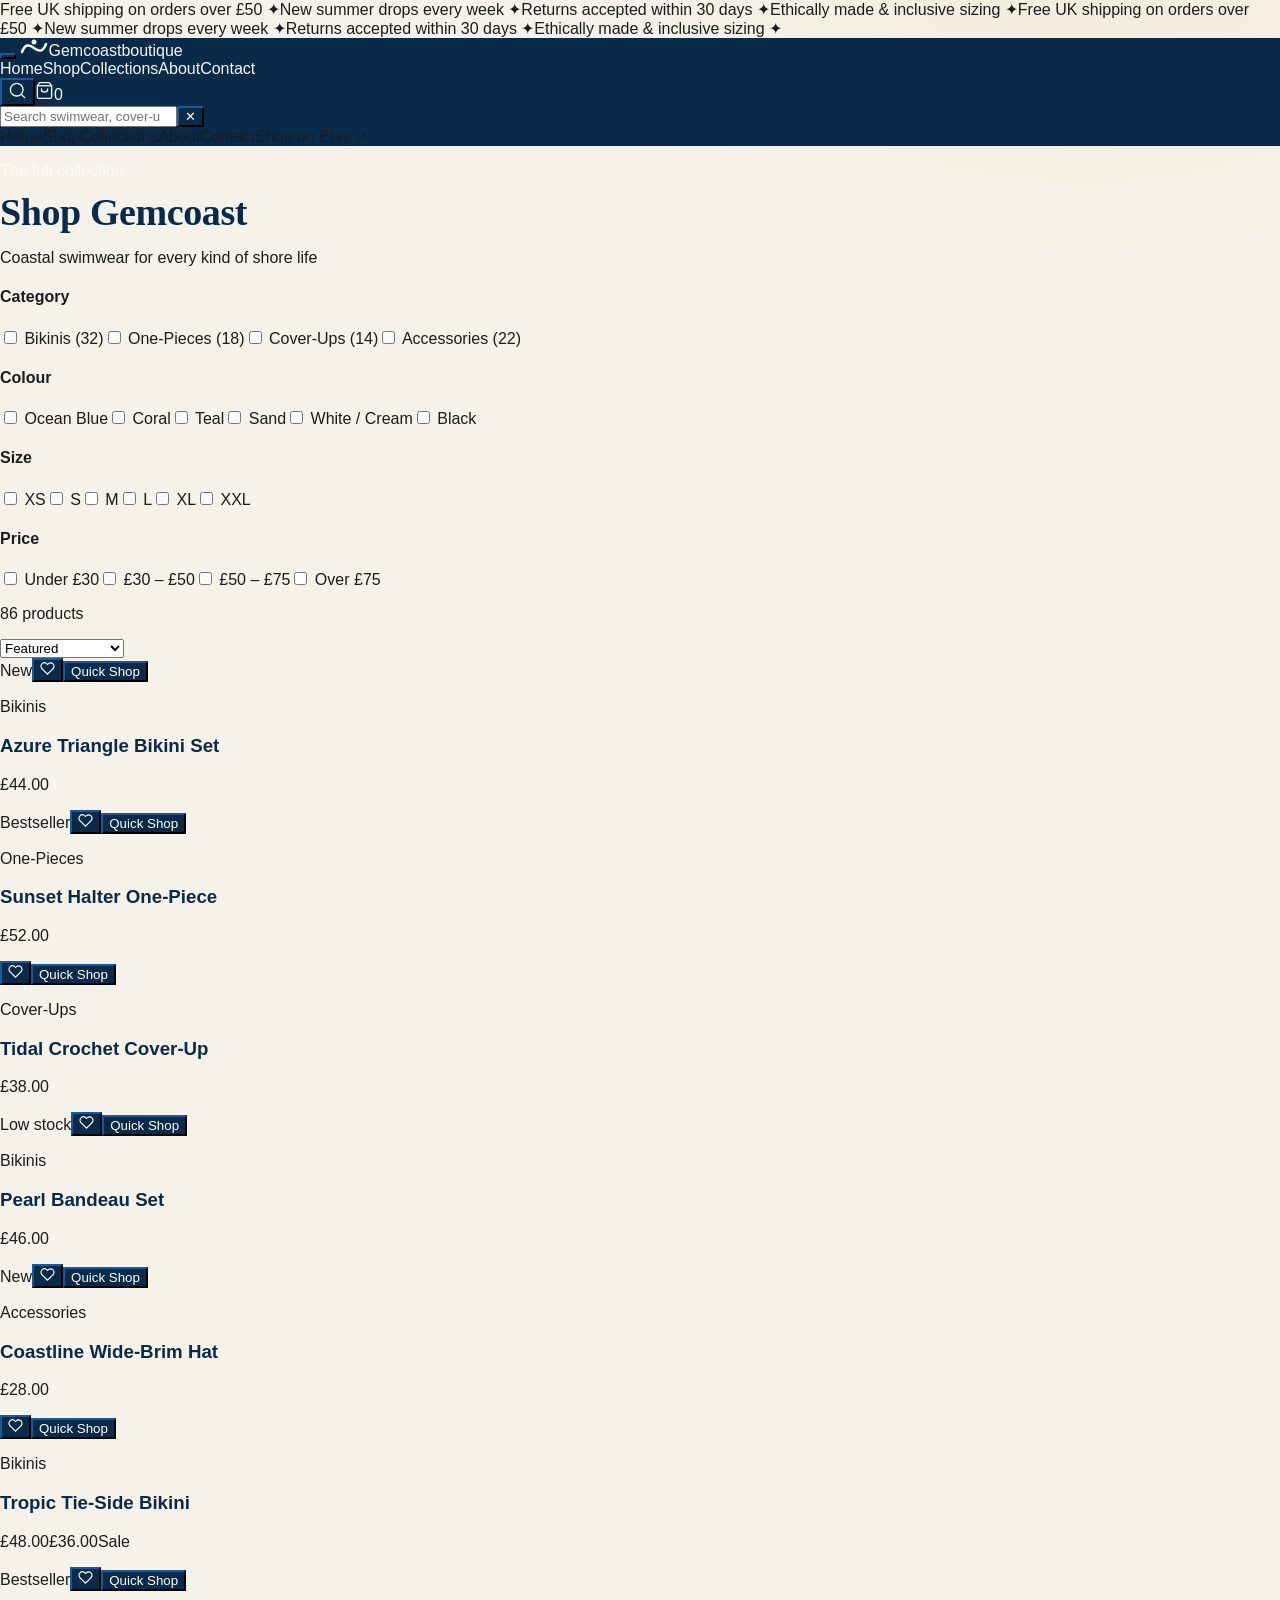
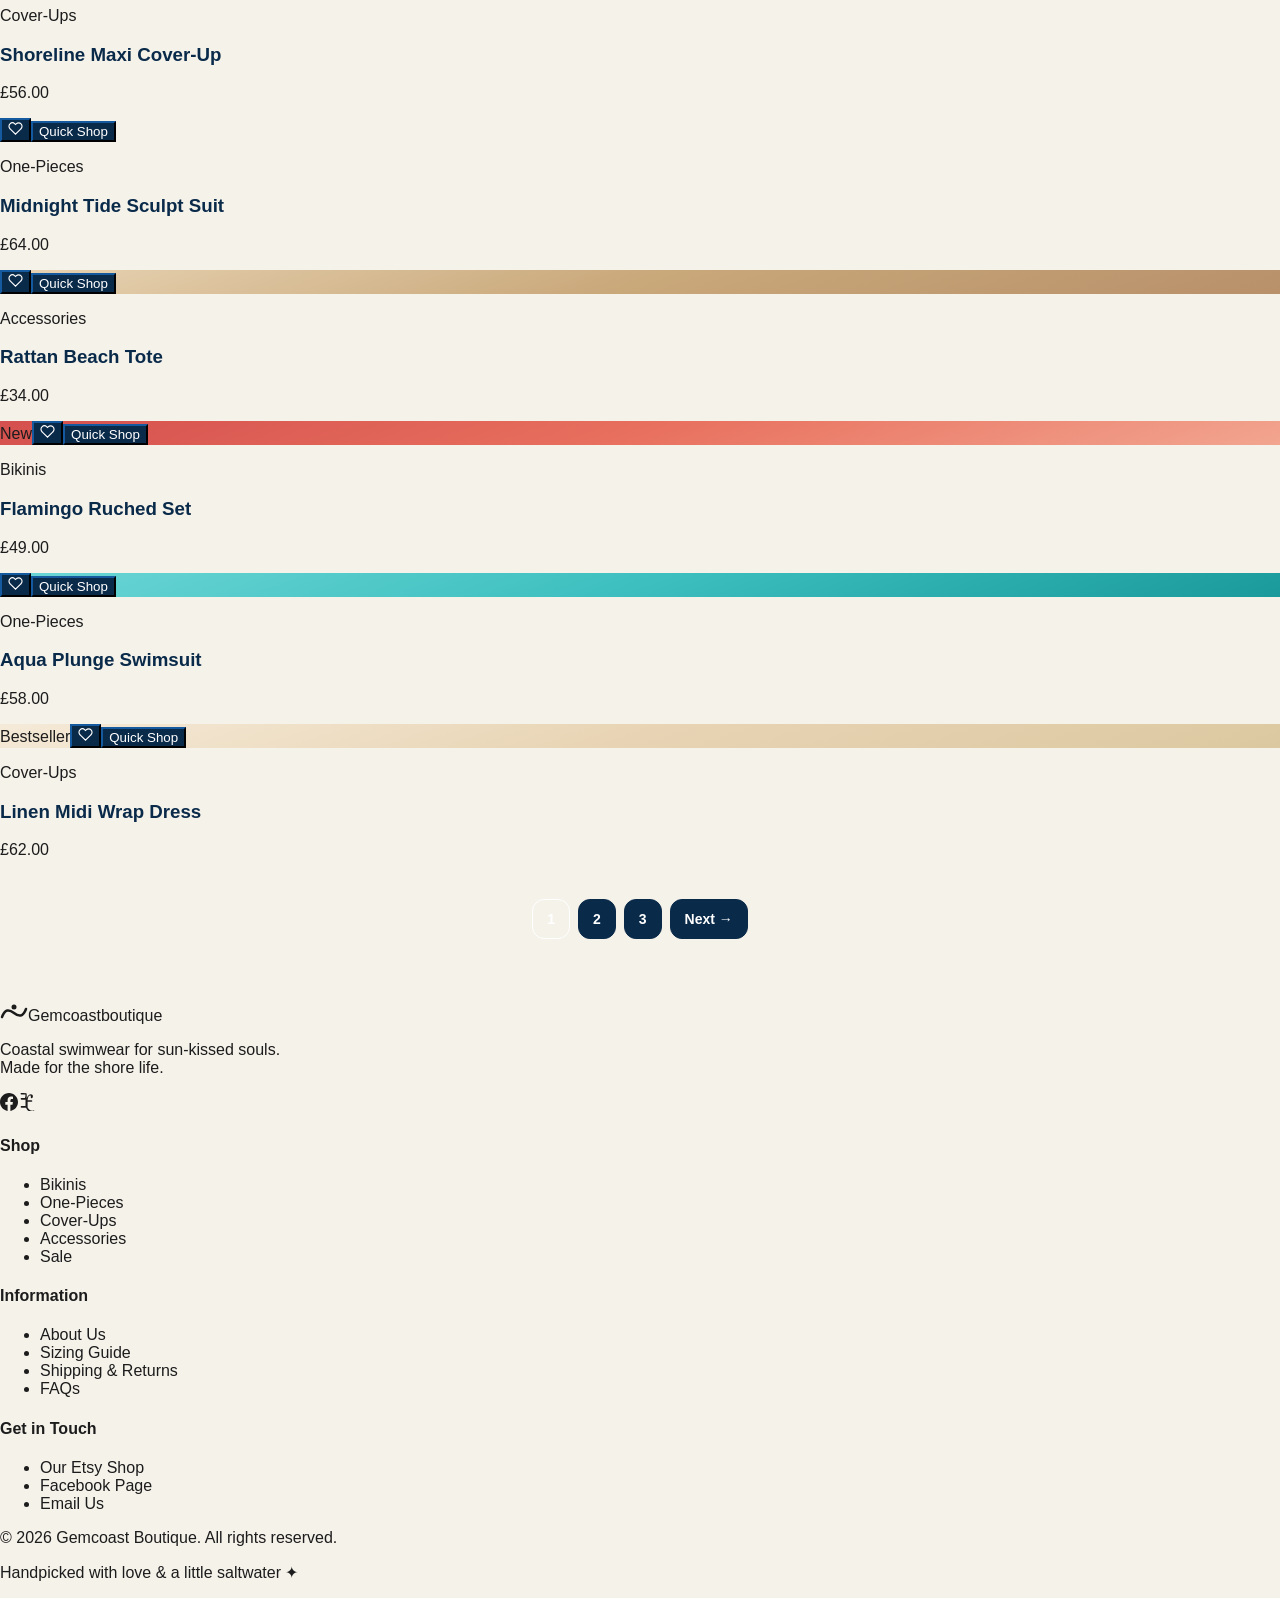
==== shop.html @ 7d7712b5 "Complete redesign: Gemcoast Boutique coastal swimwear website Replaces the tarmac contractor site wi" ====
<!DOCTYPE html>
<html lang="en">
<head>
  <meta charset="UTF-8" />
  <meta name="viewport" content="width=device-width, initial-scale=1.0" />
  <title>Shop — Gemcoast Boutique | Coastal Swimwear</title>
  <meta name="description" content="Browse our full collection of coastal swimwear — bikinis, one-pieces, cover-ups and accessories. Shop Gemcoast Boutique." />
  <link rel="preconnect" href="https://fonts.googleapis.com" />
  <link rel="preconnect" href="https://fonts.gstatic.com" crossorigin />
  <link href="https://fonts.googleapis.com/css2?family=Cormorant+Garamond:ital,wght@0,300;0,400;0,500;0,600;1,300;1,400&family=DM+Sans:opsz,wght@9..40,300;9..40,400;9..40,500;9..40,600&display=swap" rel="stylesheet" />
  <link rel="stylesheet" href="style.css" />
</head>
<body>
  <div class="announce-bar" role="marquee" aria-live="off"><div class="announce-track"><span>Free UK shipping on orders over £50 ✦</span><span>New summer drops every week ✦</span><span>Returns accepted within 30 days ✦</span><span>Ethically made &amp; inclusive sizing ✦</span><span>Free UK shipping on orders over £50 ✦</span><span>New summer drops every week ✦</span><span>Returns accepted within 30 days ✦</span><span>Ethically made &amp; inclusive sizing ✦</span></div></div>
  <header class="site-header" id="site-header">
    <div class="header-wrap container">
      <button class="hamburger" id="hamburger" aria-label="Toggle navigation" aria-expanded="false"><span></span><span></span><span></span></button>
      <a href="index.html" class="wordmark"><svg class="wordmark-wave" width="28" height="18" viewBox="0 0 28 18" fill="none"><path d="M2 14 C5 6, 9 6, 14 10 C19 14, 23 14, 26 6" stroke="currentColor" stroke-width="2.5" stroke-linecap="round" fill="none"/><circle cx="14" cy="4" r="2.5" fill="currentColor"/></svg><span class="wordmark-text">Gemcoast</span><span class="wordmark-sub">boutique</span></a>
      <nav class="main-nav" id="main-nav"><a href="index.html" class="nav-link">Home</a><a href="shop.html" class="nav-link is-active">Shop</a><a href="index.html#collections" class="nav-link">Collections</a><a href="index.html#about" class="nav-link">About</a><a href="index.html#contact" class="nav-link">Contact</a></nav>
      <div class="header-icons"><button class="icon-btn" id="search-toggle" aria-label="Search"><svg width="19" height="19" fill="none" viewBox="0 0 24 24"><circle cx="11" cy="11" r="8" stroke="currentColor" stroke-width="1.7"/><path d="M21 21l-4.35-4.35" stroke="currentColor" stroke-width="1.7" stroke-linecap="round"/></svg></button><a href="shop.html" class="icon-btn cart-icon" aria-label="Shopping bag"><svg width="19" height="19" fill="none" viewBox="0 0 24 24"><path d="M6 2L3 6v14a2 2 0 002 2h14a2 2 0 002-2V6l-3-4z" stroke="currentColor" stroke-width="1.7" stroke-linecap="round" stroke-linejoin="round"/><line x1="3" y1="6" x2="21" y2="6" stroke="currentColor" stroke-width="1.7"/><path d="M16 10a4 4 0 01-8 0" stroke="currentColor" stroke-width="1.7" stroke-linecap="round" stroke-linejoin="round"/></svg><span class="cart-bubble">0</span></a></div>
    </div>
    <div class="search-bar" id="search-bar" aria-hidden="true"><div class="container"><input type="search" placeholder="Search swimwear, cover-ups, accessories…" aria-label="Search products" /><button class="search-close" id="search-close" aria-label="Close search">✕</button></div></div>
    <nav class="mobile-nav" id="mobile-nav" aria-label="Mobile navigation" aria-hidden="true"><a href="index.html">Home</a><a href="shop.html">Shop</a><a href="index.html#collections">Collections</a><a href="index.html#about">About</a><a href="index.html#contact">Contact</a><a href="https://www.etsy.com/shop/gemcoastboutique" target="_blank" rel="noopener" class="mobile-etsy">Shop on Etsy ↗</a></nav>
  </header>

  <section class="shop-hero" aria-labelledby="shop-title">
    <div class="container"><p class="eyebrow" style="color:rgba(255,255,255,0.7);margin-bottom:0.5rem">The full collection</p><h1 id="shop-title">Shop Gemcoast</h1><p>Coastal swimwear for every kind of shore life</p></div>
  </section>

  <div class="container shop-layout">
    <aside class="shop-filters" aria-label="Product filters">
      <div class="filter-group"><h4>Category</h4><label class="filter-option"><input type="checkbox" name="cat" value="bikinis" /> Bikinis (32)</label><label class="filter-option"><input type="checkbox" name="cat" value="onepieces" /> One-Pieces (18)</label><label class="filter-option"><input type="checkbox" name="cat" value="coverups" /> Cover-Ups (14)</label><label class="filter-option"><input type="checkbox" name="cat" value="accessories" /> Accessories (22)</label></div>
      <div class="filter-group"><h4>Colour</h4><label class="filter-option"><input type="checkbox" name="colour" value="ocean" /> Ocean Blue</label><label class="filter-option"><input type="checkbox" name="colour" value="coral" /> Coral</label><label class="filter-option"><input type="checkbox" name="colour" value="teal" /> Teal</label><label class="filter-option"><input type="checkbox" name="colour" value="sand" /> Sand</label><label class="filter-option"><input type="checkbox" name="colour" value="white" /> White / Cream</label><label class="filter-option"><input type="checkbox" name="colour" value="black" /> Black</label></div>
      <div class="filter-group"><h4>Size</h4><label class="filter-option"><input type="checkbox" name="size" value="xs" /> XS</label><label class="filter-option"><input type="checkbox" name="size" value="s" /> S</label><label class="filter-option"><input type="checkbox" name="size" value="m" /> M</label><label class="filter-option"><input type="checkbox" name="size" value="l" /> L</label><label class="filter-option"><input type="checkbox" name="size" value="xl" /> XL</label><label class="filter-option"><input type="checkbox" name="size" value="xxl" /> XXL</label></div>
      <div class="filter-group"><h4>Price</h4><label class="filter-option"><input type="checkbox" name="price" value="under30" /> Under £30</label><label class="filter-option"><input type="checkbox" name="price" value="30to50" /> £30 – £50</label><label class="filter-option"><input type="checkbox" name="price" value="50to75" /> £50 – £75</label><label class="filter-option"><input type="checkbox" name="price" value="over75" /> Over £75</label></div>
    </aside>
    <main aria-label="Product listings">
      <div class="shop-grid-header"><p class="shop-count">86 products</p><select class="shop-sort" aria-label="Sort products"><option>Featured</option><option>Newest first</option><option>Price: low to high</option><option>Price: high to low</option><option>Best selling</option></select></div>
      <div class="shop-products-grid">
        <article class="product-card reveal-up delay-1"><div class="p-media p-img-1"><span class="p-badge badge-new">New</span><button class="p-wishlist" aria-label="Save to wishlist"><svg width="15" height="15" viewBox="0 0 24 24" fill="none"><path d="M20.84 4.61a5.5 5.5 0 00-7.78 0L12 5.67l-1.06-1.06a5.5 5.5 0 00-7.78 7.78l1.06 1.06L12 21.23l7.78-7.78 1.06-1.06a5.5 5.5 0 000-7.78z" stroke="currentColor" stroke-width="1.8"/></svg></button><button class="p-quick">Quick Shop</button></div><div class="p-meta"><p class="p-cat">Bikinis</p><h3 class="p-name">Azure Triangle Bikini Set</h3><p class="p-price"><span class="price">£44.00</span></p></div></article>
        <article class="product-card reveal-up delay-2"><div class="p-media p-img-2"><span class="p-badge badge-best">Bestseller</span><button class="p-wishlist" aria-label="Save to wishlist"><svg width="15" height="15" viewBox="0 0 24 24" fill="none"><path d="M20.84 4.61a5.5 5.5 0 00-7.78 0L12 5.67l-1.06-1.06a5.5 5.5 0 00-7.78 7.78l1.06 1.06L12 21.23l7.78-7.78 1.06-1.06a5.5 5.5 0 000-7.78z" stroke="currentColor" stroke-width="1.8"/></svg></button><button class="p-quick">Quick Shop</button></div><div class="p-meta"><p class="p-cat">One-Pieces</p><h3 class="p-name">Sunset Halter One-Piece</h3><p class="p-price"><span class="price">£52.00</span></p></div></article>
        <article class="product-card reveal-up delay-3"><div class="p-media p-img-3"><button class="p-wishlist" aria-label="Save to wishlist"><svg width="15" height="15" viewBox="0 0 24 24" fill="none"><path d="M20.84 4.61a5.5 5.5 0 00-7.78 0L12 5.67l-1.06-1.06a5.5 5.5 0 00-7.78 7.78l1.06 1.06L12 21.23l7.78-7.78 1.06-1.06a5.5 5.5 0 000-7.78z" stroke="currentColor" stroke-width="1.8"/></svg></button><button class="p-quick">Quick Shop</button></div><div class="p-meta"><p class="p-cat">Cover-Ups</p><h3 class="p-name">Tidal Crochet Cover-Up</h3><p class="p-price"><span class="price">£38.00</span></p></div></article>
        <article class="product-card reveal-up delay-1"><div class="p-media p-img-4"><span class="p-badge badge-low">Low stock</span><button class="p-wishlist" aria-label="Save to wishlist"><svg width="15" height="15" viewBox="0 0 24 24" fill="none"><path d="M20.84 4.61a5.5 5.5 0 00-7.78 0L12 5.67l-1.06-1.06a5.5 5.5 0 00-7.78 7.78l1.06 1.06L12 21.23l7.78-7.78 1.06-1.06a5.5 5.5 0 000-7.78z" stroke="currentColor" stroke-width="1.8"/></svg></button><button class="p-quick">Quick Shop</button></div><div class="p-meta"><p class="p-cat">Bikinis</p><h3 class="p-name">Pearl Bandeau Set</h3><p class="p-price"><span class="price">£46.00</span></p></div></article>
        <article class="product-card reveal-up delay-2"><div class="p-media p-img-5"><span class="p-badge badge-new">New</span><button class="p-wishlist" aria-label="Save to wishlist"><svg width="15" height="15" viewBox="0 0 24 24" fill="none"><path d="M20.84 4.61a5.5 5.5 0 00-7.78 0L12 5.67l-1.06-1.06a5.5 5.5 0 00-7.78 7.78l1.06 1.06L12 21.23l7.78-7.78 1.06-1.06a5.5 5.5 0 000-7.78z" stroke="currentColor" stroke-width="1.8"/></svg></button><button class="p-quick">Quick Shop</button></div><div class="p-meta"><p class="p-cat">Accessories</p><h3 class="p-name">Coastline Wide-Brim Hat</h3><p class="p-price"><span class="price">£28.00</span></p></div></article>
        <article class="product-card reveal-up delay-3"><div class="p-media p-img-6"><button class="p-wishlist" aria-label="Save to wishlist"><svg width="15" height="15" viewBox="0 0 24 24" fill="none"><path d="M20.84 4.61a5.5 5.5 0 00-7.78 0L12 5.67l-1.06-1.06a5.5 5.5 0 00-7.78 7.78l1.06 1.06L12 21.23l7.78-7.78 1.06-1.06a5.5 5.5 0 000-7.78z" stroke="currentColor" stroke-width="1.8"/></svg></button><button class="p-quick">Quick Shop</button></div><div class="p-meta"><p class="p-cat">Bikinis</p><h3 class="p-name">Tropic Tie-Side Bikini</h3><p class="p-price"><span class="price-was">£48.00</span><span class="price price-sale">£36.00</span><span class="sale-tag">Sale</span></p></div></article>
        <article class="product-card reveal-up delay-1"><div class="p-media p-img-7"><span class="p-badge badge-best">Bestseller</span><button class="p-wishlist" aria-label="Save to wishlist"><svg width="15" height="15" viewBox="0 0 24 24" fill="none"><path d="M20.84 4.61a5.5 5.5 0 00-7.78 0L12 5.67l-1.06-1.06a5.5 5.5 0 00-7.78 7.78l1.06 1.06L12 21.23l7.78-7.78 1.06-1.06a5.5 5.5 0 000-7.78z" stroke="currentColor" stroke-width="1.8"/></svg></button><button class="p-quick">Quick Shop</button></div><div class="p-meta"><p class="p-cat">Cover-Ups</p><h3 class="p-name">Shoreline Maxi Cover-Up</h3><p class="p-price"><span class="price">£56.00</span></p></div></article>
        <article class="product-card reveal-up delay-2"><div class="p-media p-img-8"><button class="p-wishlist" aria-label="Save to wishlist"><svg width="15" height="15" viewBox="0 0 24 24" fill="none"><path d="M20.84 4.61a5.5 5.5 0 00-7.78 0L12 5.67l-1.06-1.06a5.5 5.5 0 00-7.78 7.78l1.06 1.06L12 21.23l7.78-7.78 1.06-1.06a5.5 5.5 0 000-7.78z" stroke="currentColor" stroke-width="1.8"/></svg></button><button class="p-quick">Quick Shop</button></div><div class="p-meta"><p class="p-cat">One-Pieces</p><h3 class="p-name">Midnight Tide Sculpt Suit</h3><p class="p-price"><span class="price">£64.00</span></p></div></article>
        <article class="product-card reveal-up delay-3"><div class="p-media" style="background:linear-gradient(160deg,#e8d4b4,#c9a87a,#b8906a)"><button class="p-wishlist" aria-label="Save to wishlist"><svg width="15" height="15" viewBox="0 0 24 24" fill="none"><path d="M20.84 4.61a5.5 5.5 0 00-7.78 0L12 5.67l-1.06-1.06a5.5 5.5 0 00-7.78 7.78l1.06 1.06L12 21.23l7.78-7.78 1.06-1.06a5.5 5.5 0 000-7.78z" stroke="currentColor" stroke-width="1.8"/></svg></button><button class="p-quick">Quick Shop</button></div><div class="p-meta"><p class="p-cat">Accessories</p><h3 class="p-name">Rattan Beach Tote</h3><p class="p-price"><span class="price">£34.00</span></p></div></article>
        <article class="product-card reveal-up delay-1"><div class="p-media" style="background:linear-gradient(160deg,#d4504e,#e8705e,#f2a590)"><span class="p-badge badge-new">New</span><button class="p-wishlist" aria-label="Save to wishlist"><svg width="15" height="15" viewBox="0 0 24 24" fill="none"><path d="M20.84 4.61a5.5 5.5 0 00-7.78 0L12 5.67l-1.06-1.06a5.5 5.5 0 00-7.78 7.78l1.06 1.06L12 21.23l7.78-7.78 1.06-1.06a5.5 5.5 0 000-7.78z" stroke="currentColor" stroke-width="1.8"/></svg></button><button class="p-quick">Quick Shop</button></div><div class="p-meta"><p class="p-cat">Bikinis</p><h3 class="p-name">Flamingo Ruched Set</h3><p class="p-price"><span class="price">£49.00</span></p></div></article>
        <article class="product-card reveal-up delay-2"><div class="p-media" style="background:linear-gradient(160deg,#6dd6d6,#3dbfbf,#1a9a9a)"><button class="p-wishlist" aria-label="Save to wishlist"><svg width="15" height="15" viewBox="0 0 24 24" fill="none"><path d="M20.84 4.61a5.5 5.5 0 00-7.78 0L12 5.67l-1.06-1.06a5.5 5.5 0 00-7.78 7.78l1.06 1.06L12 21.23l7.78-7.78 1.06-1.06a5.5 5.5 0 000-7.78z" stroke="currentColor" stroke-width="1.8"/></svg></button><button class="p-quick">Quick Shop</button></div><div class="p-meta"><p class="p-cat">One-Pieces</p><h3 class="p-name">Aqua Plunge Swimsuit</h3><p class="p-price"><span class="price">£58.00</span></p></div></article>
        <article class="product-card reveal-up delay-3"><div class="p-media" style="background:linear-gradient(160deg,#f5ead8,#e8d4b4,#dcc8a0)"><span class="p-badge badge-best">Bestseller</span><button class="p-wishlist" aria-label="Save to wishlist"><svg width="15" height="15" viewBox="0 0 24 24" fill="none"><path d="M20.84 4.61a5.5 5.5 0 00-7.78 0L12 5.67l-1.06-1.06a5.5 5.5 0 00-7.78 7.78l1.06 1.06L12 21.23l7.78-7.78 1.06-1.06a5.5 5.5 0 000-7.78z" stroke="currentColor" stroke-width="1.8"/></svg></button><button class="p-quick">Quick Shop</button></div><div class="p-meta"><p class="p-cat">Cover-Ups</p><h3 class="p-name">Linen Midi Wrap Dress</h3><p class="p-price"><span class="price">£62.00</span></p></div></article>
      </div>
      <nav aria-label="Product pages" style="margin-top:2.5rem;display:flex;justify-content:center;gap:0.5rem;"><button class="btn btn-outline btn-sm" style="background:var(--ocean);color:white;border-color:var(--ocean)">1</button><button class="btn btn-outline btn-sm">2</button><button class="btn btn-outline btn-sm">3</button><button class="btn btn-outline btn-sm">Next →</button></nav>
    </main>
  </div>

  <footer class="site-footer" role="contentinfo" style="margin-top:4rem">
    <div class="container footer-layout">
      <div class="footer-brand-col"><a href="index.html" class="wordmark wordmark-light"><svg class="wordmark-wave" width="28" height="18" viewBox="0 0 28 18" fill="none"><path d="M2 14 C5 6, 9 6, 14 10 C19 14, 23 14, 26 6" stroke="currentColor" stroke-width="2.5" stroke-linecap="round" fill="none"/><circle cx="14" cy="4" r="2.5" fill="currentColor"/></svg><span class="wordmark-text">Gemcoast</span><span class="wordmark-sub">boutique</span></a><p class="footer-tag">Coastal swimwear for sun-kissed souls.<br>Made for the shore life.</p><div class="footer-socials"><a href="https://www.facebook.com/share/1HpPGUapNn/" target="_blank" rel="noopener" class="footer-soc"><svg width="18" height="18" fill="currentColor" viewBox="0 0 24 24"><path d="M24 12.073c0-6.627-5.373-12-12-12s-12 5.373-12 12c0 5.99 4.388 10.954 10.125 11.854v-8.385H7.078v-3.47h3.047V9.43c0-3.007 1.792-4.669 4.533-4.669 1.312 0 2.686.235 2.686.235v2.953H15.83c-1.491 0-1.956.925-1.956 1.874v2.25h3.328l-.532 3.47h-2.796v8.385C19.612 23.027 24 18.062 24 12.073z"/></svg></a><a href="https://www.etsy.com/shop/gemcoastboutique" target="_blank" rel="noopener" class="footer-soc"><svg width="18" height="18" viewBox="0 0 24 24" fill="currentColor"><path d="M9.194 4.013c.05-.913.1-1.826.1-2.75C9.294.588 9.581 0 10.256 0c.3 0 .562.113.787.338.537.538.575 1.563.575 2.125v4.963h.025c.3-1.238 1.975-5.888 5.487-5.888.788 0 1.5.238 1.963.7.638.638.762 1.538.762 2.226 0 1.25-.462 2.563-1.475 2.563-.338 0-.662-.113-.9-.35-.325-.325-.463-.875-.463-1.463 0-.2.013-.4.025-.6.012-.15.025-.3.025-.45 0-.275-.088-.512-.275-.7-.188-.187-.438-.287-.713-.287-.862 0-1.537.537-2.037 1.475-.563 1.062-.988 2.75-1.25 4.587-.013.088-.025.175-.025.263h5.012c.8 0 1.338.35 1.338 1.1 0 .7-.463 1.025-1.213 1.025H12.9c-.037.3-.075.6-.075.912v6.9c.55 1.263 1.588 2.425 2.825 3.163.913.538 2.063.9 3.3.9.65 0 1.313-.1 1.925-.3.087-.025.162-.05.237-.05.4 0 .65.3.65.7 0 .45-.262.75-.725.9-.787.25-1.725.412-2.637.412-1.913 0-3.788-.65-5.263-1.962-1.075-.963-1.9-2.213-2.4-3.588H4.744c-.85 0-1.2-.313-1.2-1.05 0-.688.425-1.075 1.162-1.075h5.313V9.8c0-.312.025-.625.063-.925H4.644c-.85 0-1.2-.312-1.2-1.05 0-.687.425-1.062 1.162-1.062h4.588c.5-1.25.8-2.5.8-3.55c0-.4-.05-.775-.137-1.2H4.644c-.85 0-1.2-.313-1.2-1.05 0-.688.425-1.075 1.162-1.075h4.538c.025.375.05.75.05 1.125z"/></svg></a></div></div>
      <nav class="footer-col" aria-labelledby="f-shop2"><h4 id="f-shop2">Shop</h4><ul><li><a href="shop.html?cat=bikinis">Bikinis</a></li><li><a href="shop.html?cat=onepieces">One-Pieces</a></li><li><a href="shop.html?cat=coverups">Cover-Ups</a></li><li><a href="shop.html?cat=accessories">Accessories</a></li><li><a href="shop.html?cat=sale">Sale</a></li></ul></nav>
      <nav class="footer-col" aria-labelledby="f-info2"><h4 id="f-info2">Information</h4><ul><li><a href="index.html#about">About Us</a></li><li><a href="#">Sizing Guide</a></li><li><a href="#">Shipping &amp; Returns</a></li><li><a href="#">FAQs</a></li></ul></nav>
      <nav class="footer-col" aria-labelledby="f-contact2"><h4 id="f-contact2">Get in Touch</h4><ul><li><a href="https://www.etsy.com/shop/gemcoastboutique" target="_blank" rel="noopener">Our Etsy Shop</a></li><li><a href="https://www.facebook.com/share/1HpPGUapNn/" target="_blank" rel="noopener">Facebook Page</a></li><li><a href="mailto:hello@gemcoastboutique.com">Email Us</a></li></ul></nav>
    </div>
    <div class="footer-bar"><div class="container footer-bar-inner"><p>&copy; 2026 Gemcoast Boutique. All rights reserved.</p><p>Handpicked with love &amp; a little saltwater ✦</p></div></div>
  </footer>
  <button class="back-top" id="back-top" aria-label="Scroll back to top" hidden><svg width="18" height="18" fill="none" viewBox="0 0 24 24"><path d="M18 15l-6-6-6 6" stroke="currentColor" stroke-width="2.2" stroke-linecap="round" stroke-linejoin="round"/></svg></button>
  <script src="script.js"></script>
</body>
</html>
---- style.css ----
/* ---- Print-style, business-card vibe (off-white + clean serif/sans mix) ---- */

/* If you want it even closer to “card” type, keep Georgia.
   If you want slightly more modern, swap Georgia -> "Times New Roman". */
:root{
  --bg: #f5f2ea;          /* off white */
  --paper: #ffffff;       /* pure white panels */
  --ink: #1c1c1c;         /* near-black text */
  --muted: #5d5d5d;       /* secondary */
  --line: rgba(0,0,0,.10);
  --accent: #9c7b2f;      /* classy gold */
  --accent2:#d9bd72;      /* lighter gold */
  --shadow: 0 18px 40px rgba(0,0,0,.10);
  --radius: 16px;
}

*{ box-sizing: border-box; }
html{ scroll-behavior:smooth; }

body{
  margin:0;
  background: radial-gradient(900px 500px at 30% -10%, rgba(176,138,46,.12), transparent 60%),
              radial-gradient(900px 500px at 85% 0%, rgba(225,194,106,.10), transparent 60%),
              var(--bg);
  color: var(--ink);
  font-family: Arial, Helvetica, sans-serif;
  -webkit-font-smoothing: antialiased;
  -moz-osx-font-smoothing: grayscale;
}

a{ color: inherit; text-decoration: none; }
a:hover{ text-decoration: underline; }

.wrap{
  max-width: 1100px;
  margin: 0 auto;
  padding: 26px 16px 70px;
}

/* Top sticky bar */
.top{
  display:flex;
  align-items:center;
  justify-content:space-between;
  gap:14px;
  padding: 14px 16px;
  border: 1px solid var(--line);
  background: rgba(255,255,255,.75);
  backdrop-filter: blur(10px);
  border-radius: var(--radius);
  box-shadow: var(--shadow);
  position: sticky;
  top: 12px;
  z-index: 50;
}

.brand{
  display:flex;
  flex-direction:column;
  line-height:1.05;
}

.brand b{
  font-family: Georgia, "Times New Roman", Times, serif;
  font-size: 20px;
  letter-spacing: .4px;
}


.brand span{
  font-size: 13px;
  color: var(--muted);
  margin-top: 3px;
}

.top-actions{
  display:flex;
  gap:10px;
  flex-wrap:wrap;
  justify-content:flex-end;
}

/* Buttons */
.btn{
  display:inline-flex;
  align-items:center;
  gap:10px;
  padding: 11px 14px;
  border-radius: 12px;
  border: 1px solid var(--line);
  background: rgba(255,255,255,.90);
  font-weight: 700;
  font-size: 14px;
  transition: .15s transform, .15s background, .15s border-color;
}

.btn:hover{
  transform: translateY(-1px);
  background: rgba(255,255,255,1);
  border-color: rgba(0,0,0,.18);
}

.btn.primary{
  border: 1px solid rgba(176,138,46,.30);
  background: linear-gradient(135deg, var(--accent) 0%, var(--accent2) 100%);
  color: #1a1406;
  text-decoration:none;
}

.pill{
  display:inline-flex;
  align-items:center;
  padding: 6px 10px;
  border-radius: 999px;
  font-weight: 800;
  font-size: 12px;
  color: #1a1406;
  background: linear-gradient(135deg, rgba(176,138,46,.22), rgba(225,194,106,.22));
  border: 1px solid rgba(176,138,46,.25);
}

/* Hero layout */
.hero{
  padding: 34px 8px 14px;
}

.hero-grid{
  display:grid;
  gap: 16px;
  grid-template-columns: 1.25fr .75fr;
  align-items: stretch;
}

@media (max-width: 900px){
  .hero-grid{ grid-template-columns: 1fr; }
}

/* Panels / cards */
.card{
  border: 1px solid var(--line);
  background: rgba(255,255,255,.86);
  border-radius: var(--radius);
  box-shadow: var(--shadow);
  overflow: hidden;
}

/* Main hero card */
.hero-main{ padding: 24px; }

h1{
  margin: 12px 0 10px;
  font-family: Georgia, "Times New Roman", Times, serif;
  font-size: 38px;
  letter-spacing: -0.4px;
  line-height: 1.08;
}

@media (max-width: 520px){
  h1{ font-size: 32px; }
}

.lead{
  margin: 0 0 16px;
  color: var(--muted);
  font-size: 16px;
  line-height: 1.65;
}

.mini{
  display:flex;
  gap: 10px;
  flex-wrap: wrap;
  margin-top: 6px;
}

.ticks{
  display:grid;
  gap: 10px;
  margin: 18px 0 0;
}

.tick{
  display:flex;
  gap: 10px;
  align-items:flex-start;
  font-size: 14px;
  color: var(--muted);
}

.dot{
  width: 18px;
  height: 18px;
  flex: 0 0 18px;
  border-radius: 6px;
  background: rgba(176,138,46,.12);
  border: 1px solid rgba(176,138,46,.28);
  display:grid;
  place-items:center;
  color: var(--accent);
  font-weight: 900;
  margin-top: 1px;
}

/* Side column */
.hero-side{
  padding: 16px;
  display:flex;
  flex-direction:column;
  gap: 12px;
}

.side-box{
  padding: 14px;
  border-radius: 14px;
  border: 1px solid var(--line);
  background: rgba(255,255,255,.92);
}

.side-box h3{
  margin:0 0 8px;
  font-size: 12px;
  letter-spacing: .6px;
  text-transform: uppercase;
  color: var(--muted);
}

.big{
  font-family: Georgia, "Times New Roman", Times, serif;
  font-size: 18px;
  font-weight: 800;
  letter-spacing: .2px;
}

.small{
  font-size: 13px;
  color: var(--muted);
  line-height: 1.6;
}

.kv{
  display:grid;
  gap: 8px;
}

.kv a{
  display:inline-flex;
  gap: 10px;
  align-items:center;
  padding: 11px 12px;
  border-radius: 12px;
  border: 1px solid var(--line);
  background: rgba(255,255,255,.96);
  text-decoration:none;
  font-weight: 700;
}

.kv a:hover{
  border-color: rgba(176,138,46,.35);
  text-decoration:none;
}

.icon{
  width: 18px;
  display:inline-grid;
  place-items:center;
  color: var(--accent);
}

/* Sections */
.section{
  margin-top: 18px;
  padding: 0 8px;
}

.section-title{
  display:flex;
  align-items:flex-end;
  justify-content:space-between;
  gap: 14px;
  margin: 16px 0 10px;
}

.section-title h2{
  margin:0;
  font-size: 18px;
  font-family: Georgia, "Times New Roman", Times, serif;
  letter-spacing: .1px;
}

.section-title p{
  margin:0;
  color: var(--muted);
  font-size: 13px;
}

/* Services grid */
.grid3{
  display:grid;
  gap: 12px;
  grid-template-columns: repeat(3, 1fr);
}

@media (max-width: 900px){
  .grid3{ grid-template-columns: 1fr; }
}

.service{
  padding: 16px;
}

.service b{
  display:block;
  margin-bottom: 6px;
  font-family: Georgia, "Times New Roman", Times, serif;
  font-size: 16px;
}

.service span{
  color: var(--muted);
  font-size: 13px;
  line-height: 1.65;
}

/* Gallery placeholders */
.gallery{
  display:grid;
  gap: 12px;
  grid-template-columns: repeat(3, 1fr);
}

@media (max-width: 900px){
  .gallery{ grid-template-columns: 1fr 1fr; }
}

@media (max-width: 520px){
  .gallery{ grid-template-columns: 1fr; }
}

.ph{
  aspect-ratio: 4/3;
  border-radius: 14px;
  border: 1px dashed rgba(0,0,0,.18);
  background: linear-gradient(180deg, rgba(255,255,255,.95), rgba(255,255,255,.80));
  display:grid;
  place-items:center;
  color: rgba(0,0,0,.50);
  font-weight: 900;
  letter-spacing: .3px;
}

/* Footer/contact block */
.footer{
  margin-top: 18px;
  padding: 20px;
  display:grid;
  grid-template-columns: 1fr 1fr;
  gap: 14px;
}

@media (max-width: 900px){
  .footer{ grid-template-columns: 1fr; }
}

.fine{
  color: var(--muted);
  font-size: 12px;
  line-height: 1.65;
}

/* Mobile tweaks */
@media (max-width: 520px){
  .top{ padding: 12px 12px; }
  .btn{ width: 100%; justify-content:center; }
}

/* ===== NAVY BLUE OVERRIDE (Dixon-style) ===== */
:root {
  --navy: #0A2A4A;
}

/* Header background / strips */
header,
.hero,
.header,
.top-bar {
  background-color: var(--navy) !important;
}

/* Main headings */
h1, h2, h3 {
  color: var(--navy);
}

/* Care & Respect / tagline text */
.care,
.respect,
.tagline,
.hero-subtitle {
  color: var(--navy);
}

/* Buttons */
.btn,
button {
  background-color: var(--navy);
  border-color: var(--navy);
  color: #ffffff;
}

.btn:hover,
button:hover {
  background-color: #081f36;
  border-color: #ffff
  }
  
  /* ===== TOP BAR TEXT COLOUR (BIG BLUE BOX ABOVE HEADER) ===== */

/* Common top-bar selectors */
.top-bar,
.topbar,
.header-top,
.pre-header {
  color: #ffffff !important;
}

/* Text inside the top bar */
.top-bar p,
.top-bar a,
.topbar p,
.topbar a,
.header-top p,
.header-top a {
  color: #ffffff !important;
}
  
  /* ===== FIX LEFT TEXT IN TOP NAVY BAR ===== */

/* Left text block in top header */
.top-bar .left,
.top-bar .brand,
.top-bar .logo-text,
.top-bar h1,
.top-bar h2,
.top-bar p {
  color: #f2f4f6 !important;
}

/* Make sure links there aren’t dark */
.top-bar a {
  color: #ffffff !important;
}
  
  
  /* ===== FIX FADED LEFT TEXT IN TOP BAR ===== */

/* Target the actual left info block */
.top-bar-left,
.top-left,
.header-left,
.brand-left {
  opacity: 1 !important;
}

/* Force text inside to be readable */
.top-bar-left *,
.top-left *,
.header-left *,
.brand-left * {
  color: #f5f7fa !important;
  opacity: 1 !important;
}

/* Nuclear fix for top bar left side */
header > div:first-child {
  opacity: 1 !important;
}

header > div:first-child * {
  color: #f5f7fa !important;
  opacity: 1 !important;
}

/* Recent Work Gallery */
.work-grid{
  display: grid;
  grid-template-columns: repeat(2, 1fr);
  gap: 12px;
}

.work-grid img{
  width: 100%;
  height: 180px;
  object-fit: cover;
  border-radius: 12px;
  display: block;
}

/* ===== Recent Work - make the gallery look clean ===== */

.work-grid{
  display: grid;
  grid-template-columns: repeat(2, 1fr);
  gap: 14px;
  margin-top: 16px;
}

/* force every tile to be the same shape */
.work-grid img{
  width: 100%;
  height: 190px;        /* key: makes all tiles equal */
  object-fit: cover;    /* crops instead of stretching */
  border-radius: 18px;
  display: block;
  background: #ddd;
}

/* make it 3 across on bigger screens */
@media (min-width: 900px){
  .work-grid{
    grid-template-columns: repeat(3, 1fr);
  }
  .work-grid img{
    height: 230px;
  }
}


/* ===== Recent Work section (position + spacing) ===== */

.recent-work{
  padding: 28px 16px;
  margin-top: 18px;
}

.recent-work h2{
  margin: 0 0 14px;
}

/* keep the grid tidy */
.work-grid{
  display: grid;
  grid-template-columns: repeat(2, 1fr);
  gap: 14px;
}

/* consistent tiles */
.work-grid img{
  width: 100%;
  height: 190px;
  object-fit: cover;
  border-radius: 18px;
  display: block;
}

/* desktop */
@media (min-width: 900px){
  .work-grid{ grid-template-columns: repeat(3, 1fr); }
  .work-grid img{ height: 230px; }
}


/* ===== Recent Work – clean clickable photo cards ===== */

.recent-work{
  padding: 28px 16px;
}

.recent-work h2{
  margin: 0 0 16px;
}

/* One-column layout */
.work-list{
  display: flex;
  flex-direction: column;
  gap: 18px;
}

/* Card template (border + shadow) */
.work-item{
  background: #ffffff;
  border-radius: 18px;
  overflow: hidden;
  border: 1px solid rgba(0,0,0,0.08);
  box-shadow: 0 10px 26px rgba(0,0,0,0.10);
  display: block;
  text-decoration: none;
}

/* Image sizing */
.work-item img{
  width: 100%;
  height: 260px;
  object-fit: cover;
  display: block;
}

/* Slight tap/hover feel */
.work-item:active{
  transform: scale(0.99);
}

/* Desktop: slightly taller */
@media (min-width: 900px){
  .work-item img{ height: 340px; }
}

/* Header spacing fix */
.site-header .header-inner {
  justify-content: flex-start;
  gap: 24px;
}

.site-header .contact-info {
  margin-left: auto;
  text-align: right;
}

@media (max-width: 768px) {
  .site-header .header-inner {
    flex-direction: column;
    align-items: flex-start;
    gap: 12px;
  }

  .site-header .contact-info {
    margin-left: 0;
    text-align: left;
  }
}

/* Make header contact text readable */
.contact-line,
.contact-line a {
  color: #ffffff;
}

.contact-line a:hover {
  opacity: 0.85;
}
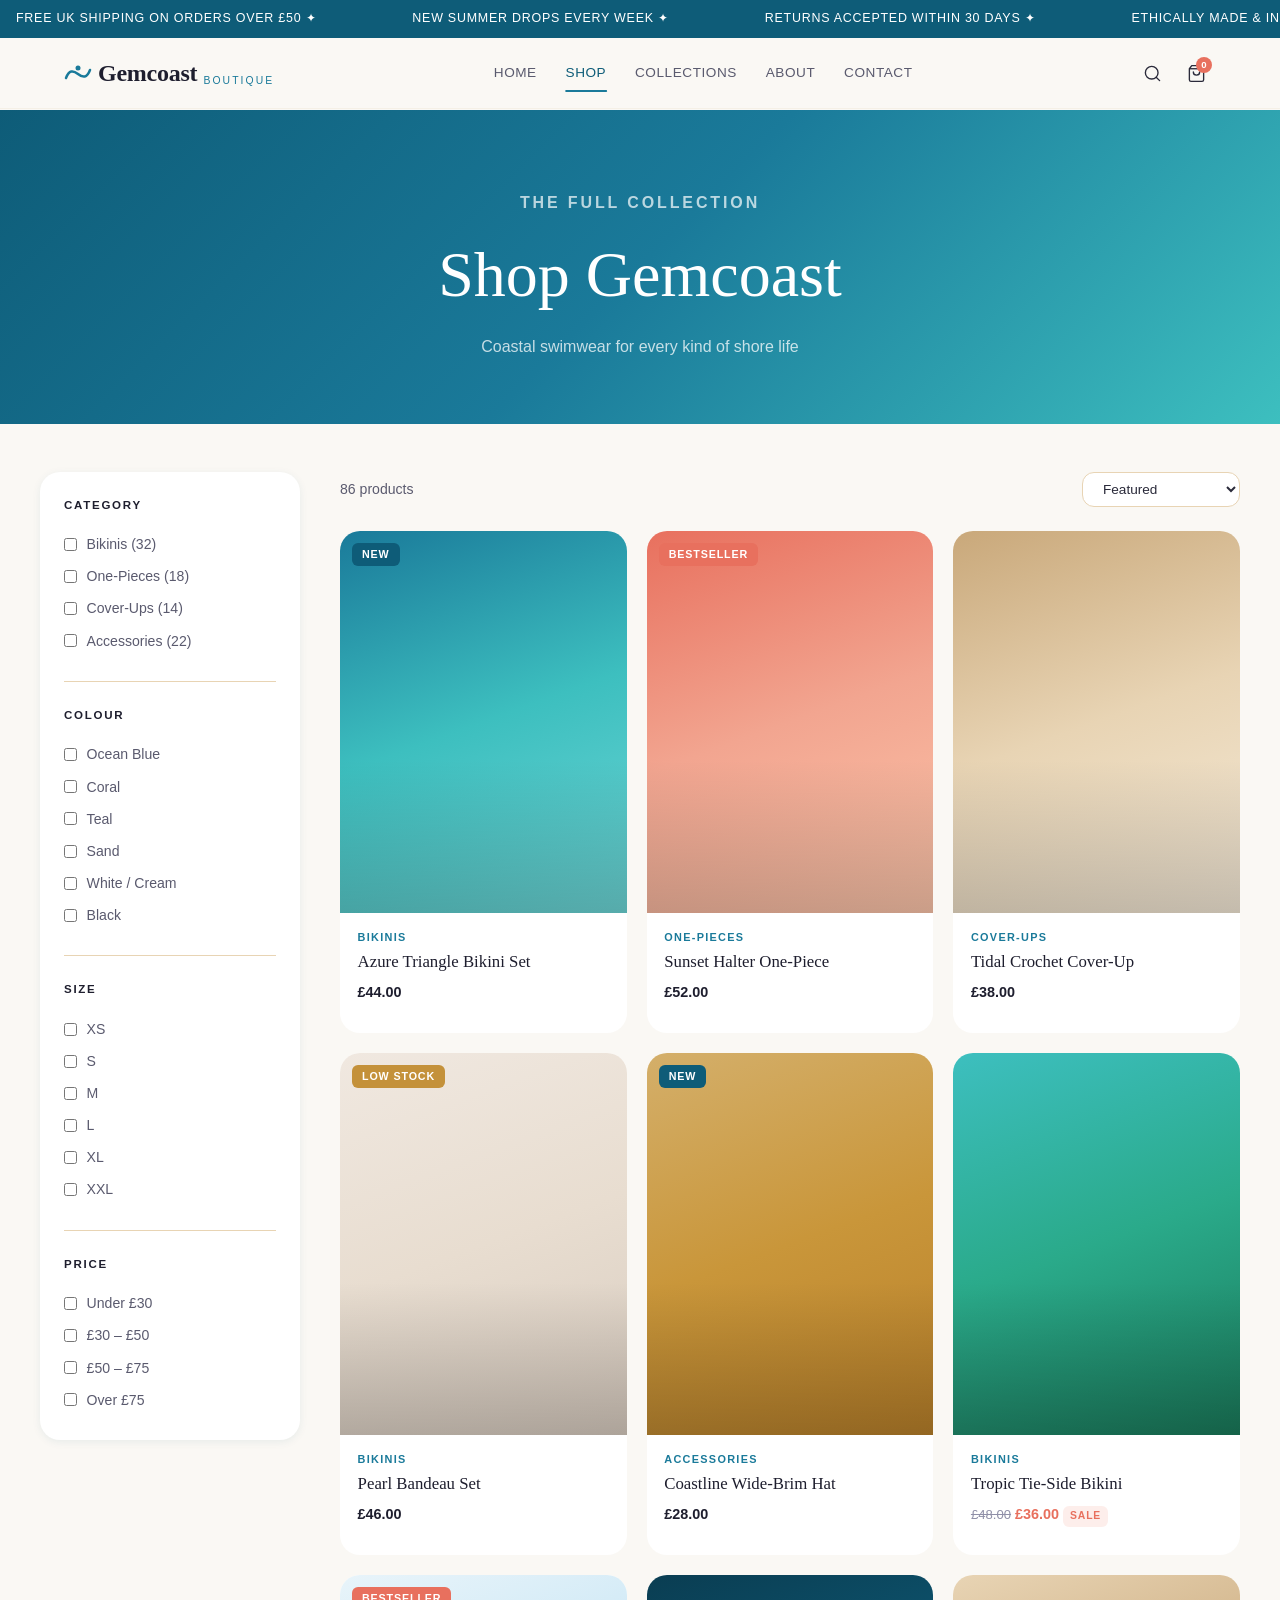
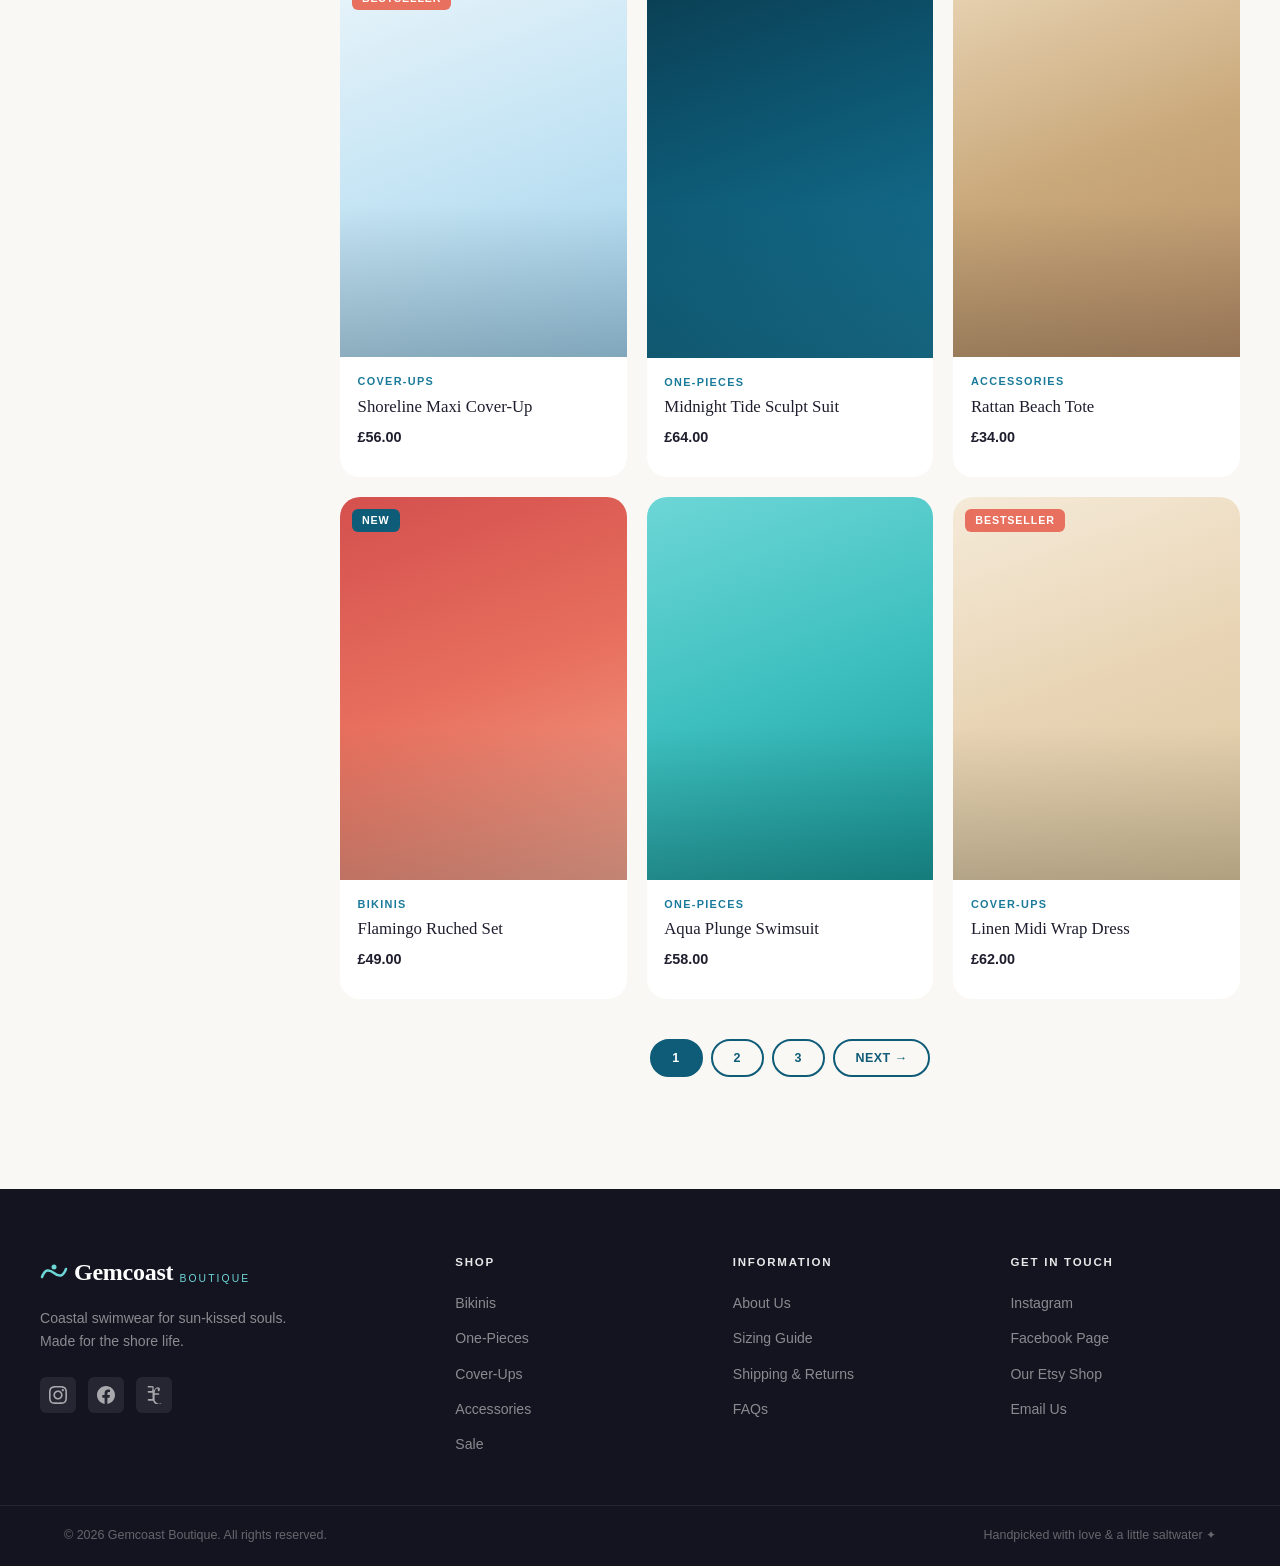
==== commit 717a74a6: "Add beachy decorations, Instagram handle + links - Hero: 5 floating SVG beach elements (large starfi" ====
--- a/shop.html
+++ b/shop.html
@@ -56,10 +56,10 @@
 
   <footer class="site-footer" role="contentinfo" style="margin-top:4rem">
     <div class="container footer-layout">
-      <div class="footer-brand-col"><a href="index.html" class="wordmark wordmark-light"><svg class="wordmark-wave" width="28" height="18" viewBox="0 0 28 18" fill="none"><path d="M2 14 C5 6, 9 6, 14 10 C19 14, 23 14, 26 6" stroke="currentColor" stroke-width="2.5" stroke-linecap="round" fill="none"/><circle cx="14" cy="4" r="2.5" fill="currentColor"/></svg><span class="wordmark-text">Gemcoast</span><span class="wordmark-sub">boutique</span></a><p class="footer-tag">Coastal swimwear for sun-kissed souls.<br>Made for the shore life.</p><div class="footer-socials"><a href="https://www.facebook.com/share/1HpPGUapNn/" target="_blank" rel="noopener" class="footer-soc"><svg width="18" height="18" fill="currentColor" viewBox="0 0 24 24"><path d="M24 12.073c0-6.627-5.373-12-12-12s-12 5.373-12 12c0 5.99 4.388 10.954 10.125 11.854v-8.385H7.078v-3.47h3.047V9.43c0-3.007 1.792-4.669 4.533-4.669 1.312 0 2.686.235 2.686.235v2.953H15.83c-1.491 0-1.956.925-1.956 1.874v2.25h3.328l-.532 3.47h-2.796v8.385C19.612 23.027 24 18.062 24 12.073z"/></svg></a><a href="https://www.etsy.com/shop/gemcoastboutique" target="_blank" rel="noopener" class="footer-soc"><svg width="18" height="18" viewBox="0 0 24 24" fill="currentColor"><path d="M9.194 4.013c.05-.913.1-1.826.1-2.75C9.294.588 9.581 0 10.256 0c.3 0 .562.113.787.338.537.538.575 1.563.575 2.125v4.963h.025c.3-1.238 1.975-5.888 5.487-5.888.788 0 1.5.238 1.963.7.638.638.762 1.538.762 2.226 0 1.25-.462 2.563-1.475 2.563-.338 0-.662-.113-.9-.35-.325-.325-.463-.875-.463-1.463 0-.2.013-.4.025-.6.012-.15.025-.3.025-.45 0-.275-.088-.512-.275-.7-.188-.187-.438-.287-.713-.287-.862 0-1.537.537-2.037 1.475-.563 1.062-.988 2.75-1.25 4.587-.013.088-.025.175-.025.263h5.012c.8 0 1.338.35 1.338 1.1 0 .7-.463 1.025-1.213 1.025H12.9c-.037.3-.075.6-.075.912v6.9c.55 1.263 1.588 2.425 2.825 3.163.913.538 2.063.9 3.3.9.65 0 1.313-.1 1.925-.3.087-.025.162-.05.237-.05.4 0 .65.3.65.7 0 .45-.262.75-.725.9-.787.25-1.725.412-2.637.412-1.913 0-3.788-.65-5.263-1.962-1.075-.963-1.9-2.213-2.4-3.588H4.744c-.85 0-1.2-.313-1.2-1.05 0-.688.425-1.075 1.162-1.075h5.313V9.8c0-.312.025-.625.063-.925H4.644c-.85 0-1.2-.312-1.2-1.05 0-.687.425-1.062 1.162-1.062h4.588c.5-1.25.8-2.5.8-3.55c0-.4-.05-.775-.137-1.2H4.644c-.85 0-1.2-.313-1.2-1.05 0-.688.425-1.075 1.162-1.075h4.538c.025.375.05.75.05 1.125z"/></svg></a></div></div>
+      <div class="footer-brand-col"><a href="index.html" class="wordmark wordmark-light"><svg class="wordmark-wave" width="28" height="18" viewBox="0 0 28 18" fill="none"><path d="M2 14 C5 6, 9 6, 14 10 C19 14, 23 14, 26 6" stroke="currentColor" stroke-width="2.5" stroke-linecap="round" fill="none"/><circle cx="14" cy="4" r="2.5" fill="currentColor"/></svg><span class="wordmark-text">Gemcoast</span><span class="wordmark-sub">boutique</span></a><p class="footer-tag">Coastal swimwear for sun-kissed souls.<br>Made for the shore life.</p><div class="footer-socials"><a href="https://www.instagram.com/gemcoast1_" target="_blank" rel="noopener" aria-label="Instagram" class="footer-soc"><svg width="18" height="18" viewBox="0 0 24 24" fill="currentColor"><path d="M12 2.163c3.204 0 3.584.012 4.85.07 3.252.148 4.771 1.691 4.919 4.919.058 1.265.069 1.645.069 4.849 0 3.205-.012 3.584-.069 4.849-.149 3.225-1.664 4.771-4.919 4.919-1.266.058-1.644.07-4.85.07-3.204 0-3.584-.012-4.849-.07-3.26-.149-4.771-1.699-4.919-4.92-.058-1.265-.07-1.644-.07-4.849 0-3.204.013-3.583.07-4.849.149-3.227 1.664-4.771 4.919-4.919 1.266-.057 1.645-.069 4.849-.069zm0-2.163c-3.259 0-3.667.014-4.947.072-4.358.2-6.78 2.618-6.98 6.98-.059 1.281-.073 1.689-.073 4.948 0 3.259.014 3.668.072 4.948.2 4.358 2.618 6.78 6.98 6.98 1.281.058 1.689.072 4.948.072 3.259 0 3.668-.014 4.948-.072 4.354-.2 6.782-2.618 6.979-6.98.059-1.28.073-1.689.073-4.948 0-3.259-.014-3.667-.072-4.947-.196-4.354-2.617-6.78-6.979-6.98-1.281-.059-1.69-.073-4.949-.073zm0 5.838c-3.403 0-6.162 2.759-6.162 6.162s2.759 6.163 6.162 6.163 6.162-2.759 6.162-6.163c0-3.403-2.759-6.162-6.162-6.162zm0 10.162c-2.209 0-4-1.79-4-4 0-2.209 1.791-4 4-4s4 1.791 4 4c0 2.21-1.791 4-4 4zm6.406-11.845c-.796 0-1.441.645-1.441 1.44s.645 1.44 1.441 1.44c.795 0 1.439-.645 1.439-1.44s-.644-1.44-1.439-1.44z"/></svg></a><a href="https://www.facebook.com/share/1HpPGUapNn/" target="_blank" rel="noopener" class="footer-soc"><svg width="18" height="18" fill="currentColor" viewBox="0 0 24 24"><path d="M24 12.073c0-6.627-5.373-12-12-12s-12 5.373-12 12c0 5.99 4.388 10.954 10.125 11.854v-8.385H7.078v-3.47h3.047V9.43c0-3.007 1.792-4.669 4.533-4.669 1.312 0 2.686.235 2.686.235v2.953H15.83c-1.491 0-1.956.925-1.956 1.874v2.25h3.328l-.532 3.47h-2.796v8.385C19.612 23.027 24 18.062 24 12.073z"/></svg></a><a href="https://www.etsy.com/shop/gemcoastboutique" target="_blank" rel="noopener" class="footer-soc"><svg width="18" height="18" viewBox="0 0 24 24" fill="currentColor"><path d="M9.194 4.013c.05-.913.1-1.826.1-2.75C9.294.588 9.581 0 10.256 0c.3 0 .562.113.787.338.537.538.575 1.563.575 2.125v4.963h.025c.3-1.238 1.975-5.888 5.487-5.888.788 0 1.5.238 1.963.7.638.638.762 1.538.762 2.226 0 1.25-.462 2.563-1.475 2.563-.338 0-.662-.113-.9-.35-.325-.325-.463-.875-.463-1.463 0-.2.013-.4.025-.6.012-.15.025-.3.025-.45 0-.275-.088-.512-.275-.7-.188-.187-.438-.287-.713-.287-.862 0-1.537.537-2.037 1.475-.563 1.062-.988 2.75-1.25 4.587-.013.088-.025.175-.025.263h5.012c.8 0 1.338.35 1.338 1.1 0 .7-.463 1.025-1.213 1.025H12.9c-.037.3-.075.6-.075.912v6.9c.55 1.263 1.588 2.425 2.825 3.163.913.538 2.063.9 3.3.9.65 0 1.313-.1 1.925-.3.087-.025.162-.05.237-.05.4 0 .65.3.65.7 0 .45-.262.75-.725.9-.787.25-1.725.412-2.637.412-1.913 0-3.788-.65-5.263-1.962-1.075-.963-1.9-2.213-2.4-3.588H4.744c-.85 0-1.2-.313-1.2-1.05 0-.688.425-1.075 1.162-1.075h5.313V9.8c0-.312.025-.625.063-.925H4.644c-.85 0-1.2-.312-1.2-1.05 0-.687.425-1.062 1.162-1.062h4.588c.5-1.25.8-2.5.8-3.55c0-.4-.05-.775-.137-1.2H4.644c-.85 0-1.2-.313-1.2-1.05 0-.688.425-1.075 1.162-1.075h4.538c.025.375.05.75.05 1.125z"/></svg></a></div></div>
       <nav class="footer-col" aria-labelledby="f-shop2"><h4 id="f-shop2">Shop</h4><ul><li><a href="shop.html?cat=bikinis">Bikinis</a></li><li><a href="shop.html?cat=onepieces">One-Pieces</a></li><li><a href="shop.html?cat=coverups">Cover-Ups</a></li><li><a href="shop.html?cat=accessories">Accessories</a></li><li><a href="shop.html?cat=sale">Sale</a></li></ul></nav>
       <nav class="footer-col" aria-labelledby="f-info2"><h4 id="f-info2">Information</h4><ul><li><a href="index.html#about">About Us</a></li><li><a href="#">Sizing Guide</a></li><li><a href="#">Shipping &amp; Returns</a></li><li><a href="#">FAQs</a></li></ul></nav>
-      <nav class="footer-col" aria-labelledby="f-contact2"><h4 id="f-contact2">Get in Touch</h4><ul><li><a href="https://www.etsy.com/shop/gemcoastboutique" target="_blank" rel="noopener">Our Etsy Shop</a></li><li><a href="https://www.facebook.com/share/1HpPGUapNn/" target="_blank" rel="noopener">Facebook Page</a></li><li><a href="mailto:hello@gemcoastboutique.com">Email Us</a></li></ul></nav>
+      <nav class="footer-col" aria-labelledby="f-contact2"><h4 id="f-contact2">Get in Touch</h4><ul><li><a href="https://www.instagram.com/gemcoast1_" target="_blank" rel="noopener">Instagram</a></li><li><a href="https://www.facebook.com/share/1HpPGUapNn/" target="_blank" rel="noopener">Facebook Page</a></li><li><a href="https://www.etsy.com/shop/gemcoastboutique" target="_blank" rel="noopener">Our Etsy Shop</a></li><li><a href="mailto:hello@gemcoastboutique.com">Email Us</a></li></ul></nav>
     </div>
     <div class="footer-bar"><div class="container footer-bar-inner"><p>&copy; 2026 Gemcoast Boutique. All rights reserved.</p><p>Handpicked with love &amp; a little saltwater ✦</p></div></div>
   </footer>
--- a/style.css
+++ b/style.css
@@ -1,640 +1,1613 @@
-/* ---- Print-style, business-card vibe (off-white + clean serif/sans mix) ---- */
-
-/* If you want it even closer to “card” type, keep Georgia.
-   If you want slightly more modern, swap Georgia -> "Times New Roman". */
-:root{
-  --bg: #f5f2ea;          /* off white */
-  --paper: #ffffff;       /* pure white panels */
-  --ink: #1c1c1c;         /* near-black text */
-  --muted: #5d5d5d;       /* secondary */
-  --line: rgba(0,0,0,.10);
-  --accent: #9c7b2f;      /* classy gold */
-  --accent2:#d9bd72;      /* lighter gold */
-  --shadow: 0 18px 40px rgba(0,0,0,.10);
-  --radius: 16px;
-}
-
-*{ box-sizing: border-box; }
-html{ scroll-behavior:smooth; }
-
-body{
-  margin:0;
-  background: radial-gradient(900px 500px at 30% -10%, rgba(176,138,46,.12), transparent 60%),
-              radial-gradient(900px 500px at 85% 0%, rgba(225,194,106,.10), transparent 60%),
-              var(--bg);
-  color: var(--ink);
-  font-family: Arial, Helvetica, sans-serif;
-  -webkit-font-smoothing: antialiased;
-  -moz-osx-font-smoothing: grayscale;
-}
-
-a{ color: inherit; text-decoration: none; }
-a:hover{ text-decoration: underline; }
-
-.wrap{
-  max-width: 1100px;
+/* ============================================================
+   GEMCOAST BOUTIQUE — style.css
+   Coastal swimwear boutique
+   ============================================================ */
+
+/* ── Design Tokens ─────────────────────────────────────────── */
+:root {
+  --ocean:        #0e5c78;
+  --ocean-mid:    #1a7a9a;
+  --seafoam:      #3dbfbf;
+  --seafoam-light:#6dd6d6;
+  --coral:        #e8705e;
+  --coral-light:  #f29d8e;
+  --sand:         #c9a87a;
+  --sand-light:   #e8d4b4;
+  --bg:           #faf8f4;
+  --pearl:        #f5f0e6;
+  --dark:         #141420;
+  --charcoal:     #1e1e2e;
+  --text:         #2a2a3a;
+  --text-mid:     #5a5a6e;
+  --text-light:   #9090a8;
+  --gold:         #c4913a;
+  --gold-light:   #d8b06a;
+  --white:        #ffffff;
+  --radius-sm:    6px;
+  --radius:       12px;
+  --radius-lg:    20px;
+  --radius-xl:    32px;
+  --shadow-sm:    0 2px 8px rgba(14,92,120,0.08);
+  --shadow:       0 8px 30px rgba(14,92,120,0.12);
+  --shadow-lg:    0 20px 60px rgba(14,92,120,0.18);
+  --transition:   0.3s cubic-bezier(0.4,0,0.2,1);
+  --transition-slow: 0.6s cubic-bezier(0.4,0,0.2,1);
+  --header-h:     70px;
+  --announce-h:   38px;
+}
+
+/* ── Reset & Base ───────────────────────────────────────────── */
+*, *::before, *::after { box-sizing: border-box; margin: 0; padding: 0; }
+
+html {
+  scroll-behavior: smooth;
+  font-size: 16px;
+  -webkit-text-size-adjust: 100%;
+}
+
+body {
+  font-family: 'DM Sans', sans-serif;
+  background: var(--bg);
+  color: var(--text);
+  line-height: 1.6;
+  overflow-x: hidden;
+}
+
+img { display: block; max-width: 100%; height: auto; }
+a { text-decoration: none; color: inherit; }
+ul { list-style: none; }
+button { font-family: inherit; cursor: pointer; border: none; background: none; }
+input, button { outline-color: var(--ocean); }
+
+.container {
+  max-width: 1200px;
   margin: 0 auto;
-  padding: 26px 16px 70px;
-}
-
-/* Top sticky bar */
-.top{
-  display:flex;
-  align-items:center;
-  justify-content:space-between;
-  gap:14px;
-  padding: 14px 16px;
-  border: 1px solid var(--line);
-  background: rgba(255,255,255,.75);
-  backdrop-filter: blur(10px);
+  padding: 0 24px;
+}
+
+.sr-only {
+  position: absolute; width: 1px; height: 1px;
+  padding: 0; margin: -1px; overflow: hidden;
+  clip: rect(0,0,0,0); white-space: nowrap; border: 0;
+}
+
+/* ── Announcement Bar ───────────────────────────────────────── */
+.announce-bar {
+  background: var(--ocean);
+  color: var(--white);
+  height: var(--announce-h);
+  overflow: hidden;
+  display: flex;
+  align-items: center;
+}
+
+.announce-track {
+  display: flex;
+  gap: 4rem;
+  white-space: nowrap;
+  animation: marquee-scroll 32s linear infinite;
+  font-size: 0.78rem;
+  font-weight: 500;
+  letter-spacing: 0.06em;
+  text-transform: uppercase;
+}
+
+.announce-track span { padding: 0 1rem; }
+
+@keyframes marquee-scroll {
+  0%   { transform: translateX(0); }
+  100% { transform: translateX(-50%); }
+}
+
+/* ── Header ─────────────────────────────────────────────────── */
+.site-header {
+  position: sticky;
+  top: 0;
+  z-index: 100;
+  background: var(--bg);
+  border-bottom: 1px solid transparent;
+  transition: background var(--transition), border-color var(--transition), box-shadow var(--transition);
+}
+
+.site-header.scrolled {
+  background: rgba(250,248,244,0.92);
+  backdrop-filter: blur(16px);
+  -webkit-backdrop-filter: blur(16px);
+  border-color: rgba(14,92,120,0.1);
+  box-shadow: var(--shadow-sm);
+}
+
+.header-wrap {
+  height: var(--header-h);
+  display: flex;
+  align-items: center;
+  justify-content: space-between;
+  gap: 1rem;
+}
+
+/* Wordmark / Logo */
+.wordmark {
+  display: flex;
+  align-items: center;
+  gap: 6px;
+  text-decoration: none;
+  color: var(--charcoal);
+  flex-shrink: 0;
+}
+
+.wordmark-wave { color: var(--ocean-mid); }
+
+.wordmark-text {
+  font-family: 'Cormorant Garamond', serif;
+  font-size: 1.5rem;
+  font-weight: 600;
+  letter-spacing: -0.01em;
+  color: var(--charcoal);
+}
+
+.wordmark-sub {
+  font-size: 0.65rem;
+  font-weight: 500;
+  letter-spacing: 0.2em;
+  text-transform: uppercase;
+  color: var(--ocean-mid);
+  align-self: flex-end;
+  padding-bottom: 3px;
+}
+
+.wordmark-light .wordmark-text { color: var(--white); }
+.wordmark-light .wordmark-wave { color: var(--seafoam-light); }
+.wordmark-light .wordmark-sub { color: var(--seafoam-light); }
+
+/* Nav */
+.main-nav {
+  display: flex;
+  align-items: center;
+  gap: 0;
+}
+
+.nav-link {
+  font-size: 0.85rem;
+  font-weight: 500;
+  letter-spacing: 0.04em;
+  text-transform: uppercase;
+  color: var(--text-mid);
+  padding: 0.4rem 0.9rem;
+  border-radius: var(--radius-sm);
+  transition: color var(--transition), background var(--transition);
+  position: relative;
+}
+
+.nav-link::after {
+  content: '';
+  position: absolute;
+  bottom: -2px;
+  left: 50%;
+  transform: translateX(-50%) scaleX(0);
+  width: 60%;
+  height: 2px;
+  background: var(--ocean-mid);
+  border-radius: 2px;
+  transition: transform var(--transition);
+}
+
+.nav-link:hover { color: var(--ocean); }
+.nav-link:hover::after,
+.nav-link.is-active::after { transform: translateX(-50%) scaleX(1); }
+.nav-link.is-active { color: var(--ocean); }
+
+/* Header icons */
+.header-icons { display: flex; align-items: center; gap: 4px; }
+
+.icon-btn {
+  width: 40px; height: 40px;
+  display: flex; align-items: center; justify-content: center;
+  border-radius: var(--radius-sm);
+  color: var(--text);
+  transition: color var(--transition), background var(--transition);
+}
+
+.icon-btn:hover { background: var(--pearl); color: var(--ocean); }
+
+.cart-icon { position: relative; }
+
+.cart-bubble {
+  position: absolute;
+  top: 4px; right: 4px;
+  width: 16px; height: 16px;
+  background: var(--coral);
+  color: white;
+  border-radius: 50%;
+  font-size: 0.6rem;
+  font-weight: 600;
+  display: flex; align-items: center; justify-content: center;
+  pointer-events: none;
+}
+
+/* Search Bar */
+.search-bar {
+  height: 0;
+  overflow: hidden;
+  background: var(--pearl);
+  transition: height var(--transition);
+  border-top: 1px solid transparent;
+}
+
+.search-bar.open {
+  height: 60px;
+  border-color: rgba(14,92,120,0.1);
+}
+
+.search-bar .container {
+  height: 100%;
+  display: flex;
+  align-items: center;
+  gap: 12px;
+}
+
+.search-bar input {
+  flex: 1;
+  background: none;
+  border: none;
+  font-family: inherit;
+  font-size: 0.95rem;
+  color: var(--text);
+}
+
+.search-bar input::placeholder { color: var(--text-light); }
+
+.search-close {
+  font-size: 1rem;
+  color: var(--text-mid);
+  transition: color var(--transition);
+}
+
+.search-close:hover { color: var(--coral); }
+
+/* Hamburger */
+.hamburger {
+  display: none;
+  flex-direction: column;
+  justify-content: center;
+  gap: 5px;
+  width: 36px; height: 36px;
+  padding: 4px;
+  border-radius: var(--radius-sm);
+  transition: background var(--transition);
+}
+
+.hamburger:hover { background: var(--pearl); }
+
+.hamburger span {
+  display: block;
+  height: 2px;
+  background: var(--charcoal);
+  border-radius: 2px;
+  transition: transform var(--transition), opacity var(--transition);
+}
+
+.hamburger.open span:nth-child(1) { transform: translateY(7px) rotate(45deg); }
+.hamburger.open span:nth-child(2) { opacity: 0; }
+.hamburger.open span:nth-child(3) { transform: translateY(-7px) rotate(-45deg); }
+
+/* Mobile nav */
+.mobile-nav {
+  display: none;
+  flex-direction: column;
+  background: var(--white);
+  border-top: 1px solid var(--pearl);
+  padding: 1rem 0;
+  overflow: hidden;
+  max-height: 0;
+  transition: max-height var(--transition-slow);
+}
+
+.mobile-nav.open { max-height: 400px; }
+
+.mobile-nav a {
+  display: block;
+  padding: 0.75rem 1.5rem;
+  font-size: 0.95rem;
+  font-weight: 500;
+  color: var(--text);
+  border-bottom: 1px solid var(--pearl);
+  transition: color var(--transition), background var(--transition);
+}
+
+.mobile-nav a:last-child { border-bottom: none; }
+.mobile-nav a:hover { color: var(--ocean); background: var(--pearl); }
+
+.mobile-etsy {
+  color: var(--ocean) !important;
+  font-weight: 600 !important;
+}
+
+/* ── Buttons ─────────────────────────────────────────────────── */
+.btn {
+  display: inline-flex;
+  align-items: center;
+  justify-content: center;
+  gap: 8px;
+  padding: 0.85rem 1.9rem;
+  border-radius: var(--radius-xl);
+  font-family: 'DM Sans', sans-serif;
+  font-size: 0.88rem;
+  font-weight: 600;
+  letter-spacing: 0.04em;
+  text-transform: uppercase;
+  cursor: pointer;
+  border: 2px solid transparent;
+  transition: all var(--transition);
+  text-decoration: none;
+  white-space: nowrap;
+}
+
+.btn:focus-visible { outline: 3px solid var(--ocean); outline-offset: 3px; }
+
+.btn-primary {
+  background: var(--ocean);
+  color: var(--white);
+  border-color: var(--ocean);
+  box-shadow: 0 4px 20px rgba(14,92,120,0.25);
+}
+
+.btn-primary:hover {
+  background: var(--ocean-mid);
+  border-color: var(--ocean-mid);
+  transform: translateY(-2px);
+  box-shadow: 0 8px 28px rgba(14,92,120,0.35);
+}
+
+.btn-outline {
+  background: transparent;
+  color: var(--ocean);
+  border-color: var(--ocean);
+}
+
+.btn-outline:hover {
+  background: var(--ocean);
+  color: var(--white);
+  transform: translateY(-2px);
+  box-shadow: 0 8px 28px rgba(14,92,120,0.25);
+}
+
+.btn-glass {
+  background: rgba(255,255,255,0.15);
+  color: var(--white);
+  border-color: rgba(255,255,255,0.45);
+  backdrop-filter: blur(8px);
+}
+
+.btn-glass:hover {
+  background: rgba(255,255,255,0.28);
+  border-color: rgba(255,255,255,0.7);
+  transform: translateY(-2px);
+}
+
+.btn-sm {
+  padding: 0.6rem 1.3rem;
+  font-size: 0.78rem;
+}
+
+/* ── Section Base ────────────────────────────────────────────── */
+.section { padding: 80px 0; }
+
+.section-head {
+  display: grid;
+  grid-template-columns: 1fr auto;
+  grid-template-rows: auto auto;
+  align-items: start;
+  gap: 0.25rem 1rem;
+  margin-bottom: 3rem;
+}
+
+.section-head .eyebrow { grid-column: 1; }
+.section-head .section-title { grid-column: 1; margin-bottom: 0; }
+.section-head .section-link { grid-column: 2; grid-row: 2; align-self: end; }
+
+.eyebrow {
+  font-size: 0.72rem;
+  font-weight: 600;
+  letter-spacing: 0.18em;
+  text-transform: uppercase;
+  color: var(--ocean-mid);
+  margin-bottom: 0.5rem;
+}
+
+.section-title {
+  font-family: 'Cormorant Garamond', serif;
+  font-size: clamp(2rem, 4vw, 3rem);
+  font-weight: 500;
+  line-height: 1.15;
+  color: var(--charcoal);
+}
+
+.section-link {
+  display: inline-flex;
+  align-items: center;
+  gap: 6px;
+  font-size: 0.82rem;
+  font-weight: 600;
+  letter-spacing: 0.06em;
+  text-transform: uppercase;
+  color: var(--ocean);
+  border-bottom: 1.5px solid var(--ocean);
+  padding-bottom: 2px;
+  transition: gap var(--transition), color var(--transition);
+}
+
+.section-link:hover { gap: 10px; color: var(--ocean-mid); }
+
+/* ── Hero ────────────────────────────────────────────────────── */
+.hero {
+  position: relative;
+  min-height: 100svh;
+  display: flex;
+  align-items: center;
+  overflow: hidden;
+  background: linear-gradient(
+    135deg,
+    #0a3d52 0%,
+    #0e5c78 25%,
+    #1a7a9a 50%,
+    #3dbfbf 75%,
+    #e8705e 100%
+  );
+  background-size: 400% 400%;
+  animation: hero-gradient 14s ease infinite;
+}
+
+@keyframes hero-gradient {
+  0%   { background-position: 0% 50%; }
+  50%  { background-position: 100% 50%; }
+  100% { background-position: 0% 50%; }
+}
+
+.hero-inner {
+  position: relative;
+  z-index: 2;
+  padding-top: 60px;
+  padding-bottom: 140px;
+  max-width: 760px;
+}
+
+.hero-tag {
+  display: flex;
+  align-items: center;
+  gap: 12px;
+  color: rgba(255,255,255,0.7);
+  font-size: 0.72rem;
+  font-weight: 600;
+  letter-spacing: 0.22em;
+  text-transform: uppercase;
+  margin-bottom: 1.5rem;
+}
+
+.hero-tag-line {
+  flex: 0 0 32px;
+  height: 1px;
+  background: rgba(255,255,255,0.5);
+}
+
+.hero-headline {
+  font-family: 'Cormorant Garamond', serif;
+  font-size: clamp(3.2rem, 8vw, 7rem);
+  font-weight: 400;
+  line-height: 1.05;
+  color: var(--white);
+  margin-bottom: 1.5rem;
+  letter-spacing: -0.02em;
+}
+
+.hero-em {
+  font-style: italic;
+  font-weight: 300;
+  color: var(--sand-light);
+}
+
+.hero-sub {
+  font-size: 1.05rem;
+  font-weight: 400;
+  color: rgba(255,255,255,0.82);
+  max-width: 520px;
+  line-height: 1.7;
+  margin-bottom: 2.5rem;
+}
+
+.hero-btns {
+  display: flex;
+  align-items: center;
+  gap: 1rem;
+  flex-wrap: wrap;
+  margin-bottom: 3rem;
+}
+
+.hero-proof {
+  display: flex;
+  align-items: center;
+  gap: 1.5rem;
+  flex-wrap: wrap;
+}
+
+.proof-item {
+  display: flex;
+  flex-direction: column;
+  gap: 2px;
+}
+
+.proof-item strong {
+  font-family: 'Cormorant Garamond', serif;
+  font-size: 1.6rem;
+  font-weight: 600;
+  color: var(--white);
+  line-height: 1;
+}
+
+.proof-item span {
+  font-size: 0.72rem;
+  font-weight: 500;
+  letter-spacing: 0.08em;
+  text-transform: uppercase;
+  color: rgba(255,255,255,0.6);
+}
+
+.proof-sep {
+  width: 1px;
+  height: 36px;
+  background: rgba(255,255,255,0.25);
+}
+
+/* Hero particles */
+.hero-particles {
+  position: absolute;
+  inset: 0;
+  z-index: 1;
+  pointer-events: none;
+  overflow: hidden;
+}
+
+.particle {
+  position: absolute;
+  border-radius: 50%;
+  background: rgba(255,255,255,0.12);
+  animation: float-particle var(--dur, 8s) var(--delay, 0s) ease-in-out infinite;
+}
+
+@keyframes float-particle {
+  0%, 100% { transform: translateY(0) scale(1); opacity: 0.6; }
+  50% { transform: translateY(-40px) scale(1.1); opacity: 1; }
+}
+
+/* Hero bottom wave */
+.hero-wave {
+  position: absolute;
+  bottom: 0;
+  left: 0;
+  right: 0;
+  z-index: 3;
+  line-height: 0;
+}
+
+.hero-wave svg { display: block; width: 100%; height: 100px; }
+
+/* ── Marquee Strip ───────────────────────────────────────────── */
+.marquee-strip {
+  background: var(--pearl);
+  border-top: 1px solid var(--sand-light);
+  border-bottom: 1px solid var(--sand-light);
+  padding: 14px 0;
+  overflow: hidden;
+}
+
+.marquee-inner {
+  display: flex;
+  gap: 3rem;
+  white-space: nowrap;
+  animation: marquee-scroll 28s linear infinite;
+  font-size: 0.72rem;
+  font-weight: 600;
+  letter-spacing: 0.14em;
+  text-transform: uppercase;
+  color: var(--text-mid);
+}
+
+.marquee-inner span { padding: 0 0.5rem; }
+
+/* ── Collections Grid ───────────────────────────────────────── */
+.collections-section { background: var(--bg); }
+
+.collections-grid {
+  display: grid;
+  grid-template-columns: repeat(4, 1fr);
+  gap: 1.25rem;
+}
+
+.col-card {
+  position: relative;
+  border-radius: var(--radius-lg);
+  overflow: hidden;
+  aspect-ratio: 3/4;
+  display: flex;
+  flex-direction: column;
+  justify-content: flex-end;
+  text-decoration: none;
+  transition: transform var(--transition), box-shadow var(--transition);
+}
+
+.col-card:hover { transform: translateY(-6px); box-shadow: var(--shadow-lg); }
+
+.col-art {
+  position: absolute;
+  inset: 0;
+  display: flex;
+  align-items: center;
+  justify-content: center;
+  z-index: 0;
+}
+
+.col-bikinis   .col-art { background: linear-gradient(145deg, #1a7a9a, #3dbfbf, #6dd6d6); }
+.col-onepieces .col-art { background: linear-gradient(145deg, #e8705e, #d4504e, #0e5c78); }
+.col-coverups  .col-art { background: linear-gradient(145deg, #c9a87a, #e8d4b4, #c9963a); }
+.col-accessories .col-art { background: linear-gradient(145deg, #3dbfbf, #0e5c78, #1a7a9a); }
+
+.col-orb {
+  position: absolute;
+  border-radius: 50%;
+  background: rgba(255,255,255,0.15);
+  animation: orb-float 6s ease-in-out infinite;
+}
+
+.orb-a { width: 120px; height: 120px; top: 20%; left: 15%; animation-delay: 0s; }
+.orb-b { width: 80px; height: 80px; bottom: 25%; right: 20%; animation-delay: -3s; }
+
+@keyframes orb-float {
+  0%, 100% { transform: translate(0,0); }
+  50% { transform: translate(8px, -12px); }
+}
+
+.col-icon {
+  width: 64px; height: 64px;
+  position: relative;
+  z-index: 1;
+  filter: drop-shadow(0 4px 12px rgba(0,0,0,0.2));
+  transition: transform var(--transition);
+}
+
+.col-card:hover .col-icon { transform: scale(1.12) translateY(-4px); }
+
+.col-info {
+  position: relative;
+  z-index: 2;
+  padding: 1.5rem;
+  background: linear-gradient(to top, rgba(0,0,0,0.7) 0%, rgba(0,0,0,0) 100%);
+  color: var(--white);
+}
+
+.col-info h3 {
+  font-family: 'Cormorant Garamond', serif;
+  font-size: 1.5rem;
+  font-weight: 500;
+  margin-bottom: 4px;
+}
+
+.col-count {
+  font-size: 0.72rem;
+  font-weight: 500;
+  letter-spacing: 0.08em;
+  text-transform: uppercase;
+  color: rgba(255,255,255,0.7);
+}
+
+/* ── Products Grid ───────────────────────────────────────────── */
+.products-section { background: var(--pearl); }
+
+.products-grid {
+  display: grid;
+  grid-template-columns: repeat(4, 1fr);
+  gap: 1.5rem;
+}
+
+.product-card {
+  background: var(--white);
+  border-radius: var(--radius-lg);
+  overflow: hidden;
+  transition: transform var(--transition), box-shadow var(--transition);
+}
+
+.product-card:hover { transform: translateY(-5px); box-shadow: var(--shadow); }
+
+.p-media {
+  position: relative;
+  aspect-ratio: 3/4;
+  overflow: hidden;
+}
+
+/* Product image CSS gradients */
+.p-img-1 { background: linear-gradient(160deg, #1a7a9a 0%, #3dbfbf 50%, #6dd6d6 100%); }
+.p-img-2 { background: linear-gradient(160deg, #e8705e 0%, #f2a590 50%, #fcc5aa 100%); }
+.p-img-3 { background: linear-gradient(160deg, #c9a87a 0%, #e8d4b4 50%, #f5ead8 100%); }
+.p-img-4 { background: linear-gradient(160deg, #f0e8e0 0%, #e8ddd0 50%, #d8ccc0 100%); }
+.p-img-5 { background: linear-gradient(160deg, #d4af6a 0%, #c9963a 50%, #b8802a 100%); }
+.p-img-6 { background: linear-gradient(160deg, #3dbfbf 0%, #2aaa8a 50%, #1a7a5a 100%); }
+.p-img-7 { background: linear-gradient(160deg, #e8f4fa 0%, #c4e4f4 50%, #a0d0ea 100%); }
+.p-img-8 { background: linear-gradient(160deg, #0a3d52 0%, #0e5c78 50%, #1a7a9a 100%); }
+
+/* Product image hover zoom */
+.p-media::after {
+  content: '';
+  position: absolute;
+  inset: 0;
+  background: linear-gradient(to bottom, transparent 60%, rgba(0,0,0,0.2));
+  transition: background var(--transition);
+}
+
+.product-card:hover .p-media::after { background: linear-gradient(to bottom, transparent 40%, rgba(0,0,0,0.3)); }
+
+/* Product badge */
+.p-badge {
+  position: absolute;
+  top: 12px;
+  left: 12px;
+  z-index: 2;
+  padding: 3px 10px;
+  border-radius: var(--radius-sm);
+  font-size: 0.67rem;
+  font-weight: 700;
+  letter-spacing: 0.08em;
+  text-transform: uppercase;
+}
+
+.badge-new  { background: var(--ocean); color: white; }
+.badge-best { background: var(--coral); color: white; }
+.badge-low  { background: var(--gold); color: white; }
+
+/* Wishlist */
+.p-wishlist {
+  position: absolute;
+  top: 10px;
+  right: 10px;
+  z-index: 2;
+  width: 34px; height: 34px;
+  border-radius: 50%;
+  background: rgba(255,255,255,0.9);
+  display: flex; align-items: center; justify-content: center;
+  color: var(--text-mid);
+  transition: color var(--transition), background var(--transition), transform var(--transition);
+  opacity: 0;
+}
+
+.product-card:hover .p-wishlist { opacity: 1; }
+.p-wishlist:hover { color: var(--coral); background: white; transform: scale(1.1); }
+
+/* Quick shop */
+.p-quick {
+  position: absolute;
+  bottom: 12px;
+  left: 50%;
+  transform: translateX(-50%) translateY(12px);
+  z-index: 2;
+  background: white;
+  color: var(--ocean);
+  padding: 0.55rem 1.4rem;
+  border-radius: var(--radius-xl);
+  font-size: 0.75rem;
+  font-weight: 600;
+  letter-spacing: 0.06em;
+  text-transform: uppercase;
+  opacity: 0;
+  white-space: nowrap;
+  transition: opacity var(--transition), transform var(--transition);
+  box-shadow: var(--shadow-sm);
+}
+
+.product-card:hover .p-quick {
+  opacity: 1;
+  transform: translateX(-50%) translateY(0);
+}
+
+.p-meta { padding: 1rem 1.1rem 1.2rem; }
+
+.p-cat {
+  font-size: 0.68rem;
+  font-weight: 600;
+  letter-spacing: 0.12em;
+  text-transform: uppercase;
+  color: var(--ocean-mid);
+  margin-bottom: 0.3rem;
+}
+
+.p-name {
+  font-family: 'Cormorant Garamond', serif;
+  font-size: 1.05rem;
+  font-weight: 500;
+  color: var(--charcoal);
+  margin-bottom: 0.5rem;
+  line-height: 1.3;
+}
+
+.p-price { margin-bottom: 0.6rem; font-size: 0.9rem; }
+
+.price {
+  font-weight: 600;
+  color: var(--charcoal);
+}
+
+.price-was {
+  font-size: 0.82rem;
+  color: var(--text-light);
+  text-decoration: line-through;
+  margin-right: 4px;
+}
+
+.price-sale { color: var(--coral); }
+
+.sale-tag {
+  display: inline-block;
+  background: rgba(232,112,94,0.12);
+  color: var(--coral);
+  font-size: 0.65rem;
+  font-weight: 700;
+  letter-spacing: 0.08em;
+  text-transform: uppercase;
+  padding: 2px 7px;
+  border-radius: var(--radius-sm);
+  margin-left: 4px;
+}
+
+/* Swatches */
+.p-swatches { display: flex; gap: 6px; }
+
+.swatch {
+  width: 16px; height: 16px;
+  border-radius: 50%;
+  cursor: pointer;
+  border: 2px solid var(--bg);
+  box-shadow: 0 0 0 1px rgba(0,0,0,0.15);
+  transition: transform var(--transition);
+}
+
+.swatch:hover { transform: scale(1.25); }
+
+.sw-ocean      { background: #1a7a9a; }
+.sw-coral      { background: #e8705e; }
+.sw-sand       { background: #c9a87a; }
+.sw-cream      { background: #f5ead8; }
+.sw-terracotta { background: #c4603a; }
+.sw-pearl      { background: #f0e8e0; }
+.sw-nude       { background: #d4b49a; }
+.sw-teal       { background: #3dbfbf; }
+.sw-lime       { background: #8bc43c; }
+.sw-white      { background: #f8f8f8; box-shadow: 0 0 0 1px rgba(0,0,0,0.25); }
+
+/* ── Trust Band ──────────────────────────────────────────────── */
+.trust-band {
+  background: var(--white);
+  border-top: 1px solid var(--sand-light);
+  border-bottom: 1px solid var(--sand-light);
+  padding: 2rem 0;
+}
+
+.trust-list {
+  display: flex;
+  align-items: center;
+  justify-content: center;
+  gap: 0;
+  flex-wrap: wrap;
+}
+
+.trust-item {
+  display: flex;
+  align-items: center;
+  gap: 1rem;
+  padding: 0.75rem 2rem;
+}
+
+.trust-item h4 {
+  font-size: 0.85rem;
+  font-weight: 600;
+  color: var(--charcoal);
+  margin-bottom: 2px;
+}
+
+.trust-item p { font-size: 0.78rem; color: var(--text-mid); }
+
+.trust-icon {
+  width: 44px; height: 44px;
+  background: var(--pearl);
   border-radius: var(--radius);
+  display: flex; align-items: center; justify-content: center;
+  color: var(--ocean);
+  flex-shrink: 0;
+}
+
+.trust-sep {
+  width: 1px; height: 48px;
+  background: var(--sand-light);
+}
+
+/* ── About ───────────────────────────────────────────────────── */
+.about-section { background: var(--bg); overflow: hidden; }
+
+.about-layout {
+  display: grid;
+  grid-template-columns: 1fr 1fr;
+  gap: 5rem;
+  align-items: center;
+}
+
+.about-blob-wrap {
+  position: relative;
+  height: 500px;
+}
+
+.about-blob {
+  position: absolute;
+  border-radius: 60% 40% 30% 70% / 60% 30% 70% 40%;
+  animation: blob-morph 10s ease-in-out infinite;
+}
+
+.blob-main {
+  width: 80%;
+  height: 80%;
+  top: 5%;
+  left: 5%;
+  background: linear-gradient(135deg, var(--ocean), var(--seafoam));
+}
+
+.blob-accent {
+  width: 55%;
+  height: 55%;
+  bottom: 0;
+  right: 0;
+  background: linear-gradient(135deg, var(--coral), var(--sand));
+  animation-delay: -5s;
+  animation-direction: reverse;
+  opacity: 0.85;
+}
+
+@keyframes blob-morph {
+  0%, 100% { border-radius: 60% 40% 30% 70% / 60% 30% 70% 40%; }
+  25% { border-radius: 30% 70% 70% 30% / 30% 30% 70% 70%; }
+  50% { border-radius: 70% 30% 20% 80% / 20% 70% 30% 80%; }
+  75% { border-radius: 40% 60% 60% 40% / 70% 40% 60% 30%; }
+}
+
+.about-float-badge {
+  position: absolute;
+  bottom: 60px;
+  left: -20px;
+  background: var(--white);
+  border-radius: var(--radius);
+  padding: 0.9rem 1.3rem;
   box-shadow: var(--shadow);
-  position: sticky;
-  top: 12px;
+  text-align: center;
+  z-index: 2;
+  animation: float-badge 5s ease-in-out infinite;
+}
+
+.badge-num {
+  font-family: 'Cormorant Garamond', serif;
+  font-size: 1.8rem;
+  font-weight: 600;
+  color: var(--ocean);
+  line-height: 1;
+}
+
+.badge-lbl { font-size: 0.7rem; font-weight: 500; color: var(--text-mid); margin-top: 3px; }
+
+@keyframes float-badge {
+  0%, 100% { transform: translateY(0); }
+  50% { transform: translateY(-8px); }
+}
+
+.about-float-tag {
+  position: absolute;
+  top: 20px;
+  right: -10px;
+  background: var(--ocean);
+  color: white;
+  border-radius: var(--radius-xl);
+  padding: 0.5rem 1rem;
+  font-size: 0.72rem;
+  font-weight: 600;
+  letter-spacing: 0.06em;
+  text-transform: uppercase;
+  display: flex;
+  align-items: center;
+  gap: 6px;
+  z-index: 2;
+  box-shadow: var(--shadow-sm);
+  animation: float-badge 6s 2s ease-in-out infinite;
+}
+
+.about-copy { padding: 1rem 0; }
+
+.about-lead {
+  font-size: 1.15rem;
+  font-weight: 400;
+  line-height: 1.65;
+  color: var(--charcoal);
+  margin-bottom: 1rem;
+}
+
+.about-body { color: var(--text-mid); line-height: 1.75; margin-bottom: 1.5rem; }
+
+.about-values {
+  display: flex;
+  flex-direction: column;
+  gap: 0.75rem;
+  padding-left: 0;
+}
+
+.about-values li {
+  display: flex;
+  align-items: center;
+  gap: 0.75rem;
+  font-size: 0.9rem;
+  color: var(--text);
+}
+
+.val-icon {
+  width: 24px; height: 24px;
+  display: flex; align-items: center; justify-content: center;
+  flex-shrink: 0;
+  font-size: 1rem;
+}
+
+/* ── Featured Duo ────────────────────────────────────────────── */
+.featured-section { background: var(--pearl); }
+
+.featured-duo {
+  display: grid;
+  grid-template-columns: 1fr 1fr;
+  gap: 1.5rem;
+}
+
+.feat-card {
+  background: var(--white);
+  border-radius: var(--radius-lg);
+  overflow: hidden;
+  display: flex;
+  flex-direction: column;
+  transition: transform var(--transition), box-shadow var(--transition);
+}
+
+.feat-card:hover { transform: translateY(-4px); box-shadow: var(--shadow); }
+
+.feat-media {
+  aspect-ratio: 16/9;
+  position: relative;
+  overflow: hidden;
+}
+
+.feat-1 {
+  background: linear-gradient(
+    135deg,
+    #e8705e 0%, #f2a590 30%, #3dbfbf 70%, #1a7a9a 100%
+  );
+}
+
+.feat-2 {
+  background: linear-gradient(
+    135deg,
+    #0a3d52 0%, #0e5c78 30%, #1a7a9a 60%, #3dbfbf 100%
+  );
+}
+
+.feat-media::before {
+  content: '';
+  position: absolute;
+  inset: 0;
+  background: inherit;
+  opacity: 0.7;
+  filter: blur(40px);
+  transform: scale(1.2);
+}
+
+.feat-media::after {
+  content: '';
+  position: absolute;
+  inset: 0;
+  background: linear-gradient(to bottom right, transparent, rgba(0,0,0,0.1));
+}
+
+.feat-body {
+  padding: 1.6rem;
+  flex: 1;
+  display: flex;
+  flex-direction: column;
+}
+
+.feat-cat {
+  font-size: 0.68rem;
+  font-weight: 600;
+  letter-spacing: 0.14em;
+  text-transform: uppercase;
+  color: var(--ocean-mid);
+  margin-bottom: 0.4rem;
+}
+
+.feat-name {
+  font-family: 'Cormorant Garamond', serif;
+  font-size: 1.35rem;
+  font-weight: 500;
+  color: var(--charcoal);
+  margin-bottom: 0.7rem;
+  line-height: 1.25;
+}
+
+.feat-desc {
+  font-size: 0.88rem;
+  color: var(--text-mid);
+  line-height: 1.7;
+  flex: 1;
+  margin-bottom: 1.3rem;
+}
+
+.feat-foot {
+  display: flex;
+  align-items: center;
+  justify-content: space-between;
+  gap: 1rem;
+}
+
+.feat-price {
+  font-family: 'Cormorant Garamond', serif;
+  font-size: 1.4rem;
+  font-weight: 600;
+  color: var(--charcoal);
+}
+
+/* ── Testimonials ────────────────────────────────────────────── */
+.testimonials-section { background: var(--bg); }
+
+.t-grid {
+  display: grid;
+  grid-template-columns: repeat(3, 1fr);
+  gap: 1.5rem;
+  margin-bottom: 2.5rem;
+}
+
+.t-card {
+  background: var(--white);
+  border-radius: var(--radius-lg);
+  padding: 2rem;
+  box-shadow: var(--shadow-sm);
+  transition: transform var(--transition), box-shadow var(--transition);
+}
+
+.t-card:hover { transform: translateY(-4px); box-shadow: var(--shadow); }
+
+.stars { color: var(--gold); font-size: 1rem; letter-spacing: 3px; margin-bottom: 1rem; }
+
+.t-quote {
+  font-size: 0.93rem;
+  color: var(--text);
+  line-height: 1.7;
+  font-style: italic;
+  margin-bottom: 1.5rem;
+  quotes: "\201C" "\201D";
+}
+
+.t-quote::before { content: open-quote; }
+.t-quote::after { content: close-quote; }
+
+.t-author {
+  display: flex;
+  align-items: center;
+  gap: 0.75rem;
+}
+
+.t-avatar {
+  width: 38px; height: 38px;
+  background: linear-gradient(135deg, var(--ocean), var(--seafoam));
+  border-radius: 50%;
+  display: flex; align-items: center; justify-content: center;
+  color: white;
+  font-weight: 700;
+  font-size: 0.85rem;
+  flex-shrink: 0;
+}
+
+.t-name { font-size: 0.88rem; font-weight: 600; color: var(--charcoal); }
+.t-src  { font-size: 0.72rem; color: var(--text-light); margin-top: 2px; }
+
+.t-footer {
+  display: flex;
+  align-items: center;
+  justify-content: space-between;
+  gap: 1rem;
+  flex-wrap: wrap;
+  padding-top: 1rem;
+  border-top: 1px solid var(--sand-light);
+}
+
+.rating-wrap { display: flex; align-items: center; gap: 0.75rem; }
+.rating-stars { color: var(--gold); font-size: 1rem; letter-spacing: 2px; }
+.rating-lbl { font-size: 0.85rem; color: var(--text-mid); }
+
+/* ── Social Section ──────────────────────────────────────────── */
+.social-section { background: var(--pearl); }
+
+.social-head {
+  text-align: center;
+  margin-bottom: 2.5rem;
+}
+
+.social-head h2 {
+  font-family: 'Cormorant Garamond', serif;
+  font-size: 2.2rem;
+  font-weight: 500;
+  color: var(--charcoal);
+  margin-bottom: 0.5rem;
+}
+
+.social-head p { color: var(--text-mid); margin-bottom: 1.5rem; }
+
+.social-grid {
+  display: grid;
+  grid-template-columns: repeat(6, 1fr);
+  gap: 0.75rem;
+}
+
+.soc-item {
+  aspect-ratio: 1;
+  border-radius: var(--radius);
+  overflow: hidden;
+  position: relative;
+  cursor: pointer;
+  transition: transform var(--transition);
+}
+
+.soc-item:hover { transform: scale(1.03); }
+
+.soc-1 { background: linear-gradient(135deg, #1a7a9a, #3dbfbf); }
+.soc-2 { background: linear-gradient(135deg, #e8705e, #f2a590); }
+.soc-3 { background: linear-gradient(135deg, #c9a87a, #e8d4b4); }
+.soc-4 { background: linear-gradient(135deg, #0a3d52, #1a7a9a); }
+.soc-5 { background: linear-gradient(135deg, #3dbfbf, #6dd6d6); }
+.soc-6 { background: linear-gradient(135deg, #c9963a, #d4af6a); }
+
+.soc-overlay {
+  position: absolute;
+  inset: 0;
+  background: rgba(0,0,0,0.35);
+  display: flex;
+  align-items: center;
+  justify-content: center;
+  opacity: 0;
+  transition: opacity var(--transition);
+}
+
+.soc-item:hover .soc-overlay { opacity: 1; }
+
+/* ── Newsletter ──────────────────────────────────────────────── */
+.newsletter-section {
+  position: relative;
+  background: linear-gradient(135deg, var(--ocean), var(--ocean-mid), var(--seafoam));
+  color: white;
+  text-align: center;
+  padding: 0;
+}
+
+.nl-wave-top, .nl-wave-bottom { line-height: 0; }
+.nl-wave-top svg, .nl-wave-bottom svg { display: block; width: 100%; height: 70px; }
+
+.nl-inner { padding: 3.5rem 0; }
+
+.nl-inner h2 {
+  font-family: 'Cormorant Garamond', serif;
+  font-size: clamp(1.8rem, 4vw, 2.8rem);
+  font-weight: 500;
+  margin-bottom: 0.75rem;
+}
+
+.nl-sub {
+  color: rgba(255,255,255,0.8);
+  margin-bottom: 2rem;
+  font-size: 1rem;
+  max-width: 480px;
+  margin-left: auto;
+  margin-right: auto;
+}
+
+.nl-form { margin: 0 auto; max-width: 500px; }
+
+.nl-wrap {
+  display: flex;
+  gap: 0;
+  background: rgba(255,255,255,0.12);
+  border: 1.5px solid rgba(255,255,255,0.35);
+  border-radius: var(--radius-xl);
+  padding: 5px 5px 5px 20px;
+  backdrop-filter: blur(8px);
+  transition: border-color var(--transition);
+}
+
+.nl-wrap:focus-within { border-color: rgba(255,255,255,0.8); }
+
+.nl-wrap input {
+  flex: 1;
+  background: none;
+  border: none;
+  color: white;
+  font-family: inherit;
+  font-size: 0.95rem;
+  min-width: 0;
+}
+
+.nl-wrap input::placeholder { color: rgba(255,255,255,0.55); }
+
+.nl-fine {
+  font-size: 0.72rem;
+  color: rgba(255,255,255,0.55);
+  margin-top: 0.75rem;
+}
+
+.nl-success {
+  background: rgba(255,255,255,0.15);
+  border: 1px solid rgba(255,255,255,0.4);
+  border-radius: var(--radius-xl);
+  padding: 1rem 2rem;
+  margin-top: 1.5rem;
+  font-weight: 500;
+  letter-spacing: 0.04em;
+}
+
+/* ── Footer ──────────────────────────────────────────────────── */
+.site-footer { background: var(--dark); color: rgba(255,255,255,0.7); }
+
+.footer-layout {
+  display: grid;
+  grid-template-columns: 1.6fr 1fr 1fr 1fr;
+  gap: 3rem;
+  padding: 4rem 0 3rem;
+}
+
+.footer-brand-col {}
+
+.footer-tag {
+  font-size: 0.88rem;
+  line-height: 1.65;
+  color: rgba(255,255,255,0.5);
+  margin-top: 1rem;
+  margin-bottom: 1.5rem;
+}
+
+.footer-socials { display: flex; gap: 0.75rem; }
+
+.footer-soc {
+  width: 36px; height: 36px;
+  border-radius: var(--radius-sm);
+  background: rgba(255,255,255,0.08);
+  display: flex; align-items: center; justify-content: center;
+  color: rgba(255,255,255,0.6);
+  transition: background var(--transition), color var(--transition);
+}
+
+.footer-soc:hover { background: var(--ocean-mid); color: white; }
+
+.footer-col h4 {
+  font-size: 0.72rem;
+  font-weight: 700;
+  letter-spacing: 0.15em;
+  text-transform: uppercase;
+  color: rgba(255,255,255,0.9);
+  margin-bottom: 1.2rem;
+}
+
+.footer-col ul { display: flex; flex-direction: column; gap: 0.6rem; }
+
+.footer-col a {
+  font-size: 0.88rem;
+  color: rgba(255,255,255,0.5);
+  transition: color var(--transition);
+}
+
+.footer-col a:hover { color: var(--seafoam-light); }
+
+.footer-bar {
+  border-top: 1px solid rgba(255,255,255,0.08);
+  padding: 1.25rem 0;
+}
+
+.footer-bar-inner {
+  display: flex;
+  align-items: center;
+  justify-content: space-between;
+  gap: 1rem;
+  flex-wrap: wrap;
+  font-size: 0.78rem;
+  color: rgba(255,255,255,0.35);
+}
+
+/* ── Back to Top ─────────────────────────────────────────────── */
+.back-top {
+  position: fixed;
+  bottom: 2rem;
+  right: 2rem;
   z-index: 50;
-}
-
-.brand{
-  display:flex;
-  flex-direction:column;
-  line-height:1.05;
-}
-
-.brand b{
-  font-family: Georgia, "Times New Roman", Times, serif;
-  font-size: 20px;
-  letter-spacing: .4px;
-}
-
-
-.brand span{
-  font-size: 13px;
-  color: var(--muted);
-  margin-top: 3px;
-}
-
-.top-actions{
-  display:flex;
-  gap:10px;
-  flex-wrap:wrap;
-  justify-content:flex-end;
-}
-
-/* Buttons */
-.btn{
-  display:inline-flex;
-  align-items:center;
-  gap:10px;
-  padding: 11px 14px;
-  border-radius: 12px;
-  border: 1px solid var(--line);
-  background: rgba(255,255,255,.90);
+  width: 46px; height: 46px;
+  border-radius: 50%;
+  background: var(--ocean);
+  color: white;
+  display: flex; align-items: center; justify-content: center;
+  box-shadow: var(--shadow);
+  transition: opacity var(--transition), transform var(--transition), background var(--transition);
+  opacity: 0;
+  transform: translateY(16px);
+}
+
+.back-top:not([hidden]) { opacity: 1; transform: translateY(0); }
+.back-top:hover { background: var(--ocean-mid); transform: translateY(-3px); }
+
+/* ── Scroll Reveal Animations ────────────────────────────────── */
+.reveal-up,
+.reveal-fade,
+.reveal-left,
+.reveal-right {
+  opacity: 0;
+  transition: opacity 0.65s ease, transform 0.65s cubic-bezier(0.4,0,0.2,1);
+}
+
+.reveal-up    { transform: translateY(32px); }
+.reveal-fade  { transform: translateY(12px); }
+.reveal-left  { transform: translateX(-40px); }
+.reveal-right { transform: translateX(40px); }
+
+.reveal-up.in-view,
+.reveal-fade.in-view,
+.reveal-left.in-view,
+.reveal-right.in-view {
+  opacity: 1;
+  transform: translate(0,0);
+}
+
+.delay-1 { transition-delay: 0.1s; }
+.delay-2 { transition-delay: 0.2s; }
+.delay-3 { transition-delay: 0.3s; }
+.delay-4 { transition-delay: 0.4s; }
+
+/* ── Shop Page Specifics ─────────────────────────────────────── */
+.shop-hero {
+  background: linear-gradient(135deg, var(--ocean) 0%, var(--ocean-mid) 50%, var(--seafoam) 100%);
+  padding: 5rem 0 4rem;
+  text-align: center;
+  color: white;
+}
+
+.shop-hero h1 {
+  font-family: 'Cormorant Garamond', serif;
+  font-size: clamp(2.4rem, 5vw, 4rem);
+  font-weight: 400;
+  margin-bottom: 0.5rem;
+}
+
+.shop-hero p { color: rgba(255,255,255,0.75); font-size: 1rem; }
+
+.shop-layout {
+  display: grid;
+  grid-template-columns: 260px 1fr;
+  gap: 2.5rem;
+  padding: 3rem 0;
+}
+
+.shop-filters {
+  background: var(--white);
+  border-radius: var(--radius-lg);
+  padding: 1.5rem;
+  height: fit-content;
+  box-shadow: var(--shadow-sm);
+}
+
+.filter-group { margin-bottom: 1.5rem; padding-bottom: 1.5rem; border-bottom: 1px solid var(--sand-light); }
+.filter-group:last-child { margin-bottom: 0; padding-bottom: 0; border-bottom: none; }
+
+.filter-group h4 {
+  font-size: 0.72rem;
   font-weight: 700;
-  font-size: 14px;
-  transition: .15s transform, .15s background, .15s border-color;
-}
-
-.btn:hover{
-  transform: translateY(-1px);
-  background: rgba(255,255,255,1);
-  border-color: rgba(0,0,0,.18);
-}
-
-.btn.primary{
-  border: 1px solid rgba(176,138,46,.30);
-  background: linear-gradient(135deg, var(--accent) 0%, var(--accent2) 100%);
-  color: #1a1406;
-  text-decoration:none;
-}
-
-.pill{
-  display:inline-flex;
-  align-items:center;
-  padding: 6px 10px;
-  border-radius: 999px;
-  font-weight: 800;
-  font-size: 12px;
-  color: #1a1406;
-  background: linear-gradient(135deg, rgba(176,138,46,.22), rgba(225,194,106,.22));
-  border: 1px solid rgba(176,138,46,.25);
-}
-
-/* Hero layout */
-.hero{
-  padding: 34px 8px 14px;
-}
-
-.hero-grid{
-  display:grid;
-  gap: 16px;
-  grid-template-columns: 1.25fr .75fr;
-  align-items: stretch;
-}
-
-@media (max-width: 900px){
-  .hero-grid{ grid-template-columns: 1fr; }
-}
-
-/* Panels / cards */
-.card{
-  border: 1px solid var(--line);
-  background: rgba(255,255,255,.86);
+  letter-spacing: 0.15em;
+  text-transform: uppercase;
+  color: var(--charcoal);
+  margin-bottom: 0.9rem;
+}
+
+.filter-option {
+  display: flex;
+  align-items: center;
+  gap: 0.6rem;
+  padding: 0.3rem 0;
+  font-size: 0.88rem;
+  color: var(--text-mid);
+  cursor: pointer;
+  transition: color var(--transition);
+}
+
+.filter-option:hover { color: var(--ocean); }
+.filter-option input { accent-color: var(--ocean); }
+
+.shop-grid-header {
+  display: flex;
+  align-items: center;
+  justify-content: space-between;
+  gap: 1rem;
+  margin-bottom: 1.5rem;
+}
+
+.shop-count { font-size: 0.88rem; color: var(--text-mid); }
+
+.shop-sort {
+  padding: 0.5rem 1rem;
+  border: 1.5px solid var(--sand-light);
   border-radius: var(--radius);
-  box-shadow: var(--shadow);
-  overflow: hidden;
-}
-
-/* Main hero card */
-.hero-main{ padding: 24px; }
-
-h1{
-  margin: 12px 0 10px;
-  font-family: Georgia, "Times New Roman", Times, serif;
-  font-size: 38px;
-  letter-spacing: -0.4px;
-  line-height: 1.08;
-}
-
-@media (max-width: 520px){
-  h1{ font-size: 32px; }
-}
-
-.lead{
-  margin: 0 0 16px;
-  color: var(--muted);
-  font-size: 16px;
-  line-height: 1.65;
-}
-
-.mini{
-  display:flex;
-  gap: 10px;
-  flex-wrap: wrap;
-  margin-top: 6px;
-}
-
-.ticks{
-  display:grid;
-  gap: 10px;
-  margin: 18px 0 0;
-}
-
-.tick{
-  display:flex;
-  gap: 10px;
-  align-items:flex-start;
-  font-size: 14px;
-  color: var(--muted);
-}
-
-.dot{
-  width: 18px;
-  height: 18px;
-  flex: 0 0 18px;
-  border-radius: 6px;
-  background: rgba(176,138,46,.12);
-  border: 1px solid rgba(176,138,46,.28);
-  display:grid;
-  place-items:center;
-  color: var(--accent);
-  font-weight: 900;
-  margin-top: 1px;
-}
-
-/* Side column */
-.hero-side{
-  padding: 16px;
-  display:flex;
-  flex-direction:column;
-  gap: 12px;
-}
-
-.side-box{
-  padding: 14px;
-  border-radius: 14px;
-  border: 1px solid var(--line);
-  background: rgba(255,255,255,.92);
-}
-
-.side-box h3{
-  margin:0 0 8px;
-  font-size: 12px;
-  letter-spacing: .6px;
-  text-transform: uppercase;
-  color: var(--muted);
-}
-
-.big{
-  font-family: Georgia, "Times New Roman", Times, serif;
-  font-size: 18px;
-  font-weight: 800;
-  letter-spacing: .2px;
-}
-
-.small{
-  font-size: 13px;
-  color: var(--muted);
-  line-height: 1.6;
-}
-
-.kv{
-  display:grid;
-  gap: 8px;
-}
-
-.kv a{
-  display:inline-flex;
-  gap: 10px;
-  align-items:center;
-  padding: 11px 12px;
-  border-radius: 12px;
-  border: 1px solid var(--line);
-  background: rgba(255,255,255,.96);
-  text-decoration:none;
-  font-weight: 700;
-}
-
-.kv a:hover{
-  border-color: rgba(176,138,46,.35);
-  text-decoration:none;
-}
-
-.icon{
-  width: 18px;
-  display:inline-grid;
-  place-items:center;
-  color: var(--accent);
-}
-
-/* Sections */
-.section{
-  margin-top: 18px;
-  padding: 0 8px;
-}
-
-.section-title{
-  display:flex;
-  align-items:flex-end;
-  justify-content:space-between;
-  gap: 14px;
-  margin: 16px 0 10px;
-}
-
-.section-title h2{
-  margin:0;
-  font-size: 18px;
-  font-family: Georgia, "Times New Roman", Times, serif;
-  letter-spacing: .1px;
-}
-
-.section-title p{
-  margin:0;
-  color: var(--muted);
-  font-size: 13px;
-}
-
-/* Services grid */
-.grid3{
-  display:grid;
-  gap: 12px;
+  font-family: inherit;
+  font-size: 0.85rem;
+  color: var(--text);
+  background: var(--white);
+  cursor: pointer;
+}
+
+.shop-products-grid {
+  display: grid;
   grid-template-columns: repeat(3, 1fr);
-}
-
-@media (max-width: 900px){
-  .grid3{ grid-template-columns: 1fr; }
-}
-
-.service{
-  padding: 16px;
-}
-
-.service b{
-  display:block;
-  margin-bottom: 6px;
-  font-family: Georgia, "Times New Roman", Times, serif;
-  font-size: 16px;
-}
-
-.service span{
-  color: var(--muted);
-  font-size: 13px;
-  line-height: 1.65;
-}
-
-/* Gallery placeholders */
-.gallery{
-  display:grid;
-  gap: 12px;
-  grid-template-columns: repeat(3, 1fr);
-}
-
-@media (max-width: 900px){
-  .gallery{ grid-template-columns: 1fr 1fr; }
-}
-
-@media (max-width: 520px){
-  .gallery{ grid-template-columns: 1fr; }
-}
-
-.ph{
-  aspect-ratio: 4/3;
-  border-radius: 14px;
-  border: 1px dashed rgba(0,0,0,.18);
-  background: linear-gradient(180deg, rgba(255,255,255,.95), rgba(255,255,255,.80));
-  display:grid;
-  place-items:center;
-  color: rgba(0,0,0,.50);
-  font-weight: 900;
-  letter-spacing: .3px;
-}
-
-/* Footer/contact block */
-.footer{
-  margin-top: 18px;
-  padding: 20px;
-  display:grid;
-  grid-template-columns: 1fr 1fr;
-  gap: 14px;
-}
-
-@media (max-width: 900px){
-  .footer{ grid-template-columns: 1fr; }
-}
-
-.fine{
-  color: var(--muted);
-  font-size: 12px;
-  line-height: 1.65;
-}
-
-/* Mobile tweaks */
-@media (max-width: 520px){
-  .top{ padding: 12px 12px; }
-  .btn{ width: 100%; justify-content:center; }
-}
-
-/* ===== NAVY BLUE OVERRIDE (Dixon-style) ===== */
-:root {
-  --navy: #0A2A4A;
-}
-
-/* Header background / strips */
-header,
-.hero,
-.header,
-.top-bar {
-  background-color: var(--navy) !important;
-}
-
-/* Main headings */
-h1, h2, h3 {
-  color: var(--navy);
-}
-
-/* Care & Respect / tagline text */
-.care,
-.respect,
-.tagline,
-.hero-subtitle {
-  color: var(--navy);
-}
-
-/* Buttons */
-.btn,
-button {
-  background-color: var(--navy);
-  border-color: var(--navy);
-  color: #ffffff;
-}
-
-.btn:hover,
-button:hover {
-  background-color: #081f36;
-  border-color: #ffff
+  gap: 1.25rem;
+}
+
+/* ── Responsive ──────────────────────────────────────────────── */
+@media (max-width: 1024px) {
+  .products-grid { grid-template-columns: repeat(2, 1fr); }
+  .collections-grid { grid-template-columns: repeat(2, 1fr); }
+  .t-grid { grid-template-columns: 1fr 1fr; }
+  .social-grid { grid-template-columns: repeat(3, 1fr); }
+  .featured-duo { grid-template-columns: 1fr; }
+  .about-layout { grid-template-columns: 1fr; gap: 3rem; }
+  .about-blob-wrap { height: 320px; }
+  .footer-layout { grid-template-columns: 1fr 1fr; gap: 2rem; }
+  .shop-layout { grid-template-columns: 1fr; }
+  .shop-products-grid { grid-template-columns: repeat(2, 1fr); }
+}
+
+@media (max-width: 768px) {
+  :root { --header-h: 60px; --announce-h: 32px; }
+
+  .hamburger { display: flex; }
+  .main-nav { display: none; }
+  .mobile-nav { display: flex; }
+
+  .trust-list { flex-direction: column; align-items: stretch; padding: 0 1rem; }
+  .trust-sep { width: 100%; height: 1px; }
+
+  .t-grid { grid-template-columns: 1fr; }
+  .hero-headline { font-size: clamp(2.6rem, 10vw, 4rem); }
+  .hero-proof { gap: 1rem; }
+  .proof-sep { display: none; }
+
+  .section { padding: 60px 0; }
+  .section-head { grid-template-columns: 1fr; }
+  .section-head .section-link { grid-column: 1; grid-row: 3; margin-top: 0.5rem; }
+
+  .products-grid { grid-template-columns: repeat(2, 1fr); gap: 1rem; }
+  .collections-grid { grid-template-columns: repeat(2, 1fr); }
+  .social-grid { grid-template-columns: repeat(3, 1fr); }
+  .footer-layout { grid-template-columns: 1fr; gap: 2rem; padding: 3rem 0 2rem; }
+}
+
+@media (max-width: 480px) {
+  .products-grid { grid-template-columns: 1fr; }
+  .collections-grid { grid-template-columns: 1fr 1fr; }
+  .hero-btns { flex-direction: column; align-items: flex-start; }
+  .nl-wrap { flex-direction: column; padding: 12px 16px; border-radius: var(--radius-lg); }
+  .nl-wrap input { margin-bottom: 8px; }
+  .nl-wrap .btn { width: 100%; }
+  .social-grid { grid-template-columns: repeat(2, 1fr); }
+}
+
+/* ── Utility ─────────────────────────────────────────────────── */
+.section--alt { background: var(--pearl); }
+
+@media (prefers-reduced-motion: reduce) {
+  *, *::before, *::after {
+    animation-duration: 0.01ms !important;
+    transition-duration: 0.01ms !important;
   }
-  
-  /* ===== TOP BAR TEXT COLOUR (BIG BLUE BOX ABOVE HEADER) ===== */
-
-/* Common top-bar selectors */
-.top-bar,
-.topbar,
-.header-top,
-.pre-header {
-  color: #ffffff !important;
-}
-
-/* Text inside the top bar */
-.top-bar p,
-.top-bar a,
-.topbar p,
-.topbar a,
-.header-top p,
-.header-top a {
-  color: #ffffff !important;
-}
-  
-  /* ===== FIX LEFT TEXT IN TOP NAVY BAR ===== */
-
-/* Left text block in top header */
-.top-bar .left,
-.top-bar .brand,
-.top-bar .logo-text,
-.top-bar h1,
-.top-bar h2,
-.top-bar p {
-  color: #f2f4f6 !important;
-}
-
-/* Make sure links there aren’t dark */
-.top-bar a {
-  color: #ffffff !important;
-}
-  
-  
-  /* ===== FIX FADED LEFT TEXT IN TOP BAR ===== */
-
-/* Target the actual left info block */
-.top-bar-left,
-.top-left,
-.header-left,
-.brand-left {
-  opacity: 1 !important;
-}
-
-/* Force text inside to be readable */
-.top-bar-left *,
-.top-left *,
-.header-left *,
-.brand-left * {
-  color: #f5f7fa !important;
-  opacity: 1 !important;
-}
-
-/* Nuclear fix for top bar left side */
-header > div:first-child {
-  opacity: 1 !important;
-}
-
-header > div:first-child * {
-  color: #f5f7fa !important;
-  opacity: 1 !important;
-}
-
-/* Recent Work Gallery */
-.work-grid{
-  display: grid;
-  grid-template-columns: repeat(2, 1fr);
-  gap: 12px;
-}
-
-.work-grid img{
-  width: 100%;
-  height: 180px;
-  object-fit: cover;
-  border-radius: 12px;
-  display: block;
-}
-
-/* ===== Recent Work - make the gallery look clean ===== */
-
-.work-grid{
-  display: grid;
-  grid-template-columns: repeat(2, 1fr);
-  gap: 14px;
-  margin-top: 16px;
-}
-
-/* force every tile to be the same shape */
-.work-grid img{
-  width: 100%;
-  height: 190px;        /* key: makes all tiles equal */
-  object-fit: cover;    /* crops instead of stretching */
-  border-radius: 18px;
-  display: block;
-  background: #ddd;
-}
-
-/* make it 3 across on bigger screens */
-@media (min-width: 900px){
-  .work-grid{
-    grid-template-columns: repeat(3, 1fr);
-  }
-  .work-grid img{
-    height: 230px;
-  }
-}
-
-
-/* ===== Recent Work section (position + spacing) ===== */
-
-.recent-work{
-  padding: 28px 16px;
-  margin-top: 18px;
-}
-
-.recent-work h2{
-  margin: 0 0 14px;
-}
-
-/* keep the grid tidy */
-.work-grid{
-  display: grid;
-  grid-template-columns: repeat(2, 1fr);
-  gap: 14px;
-}
-
-/* consistent tiles */
-.work-grid img{
-  width: 100%;
-  height: 190px;
-  object-fit: cover;
-  border-radius: 18px;
-  display: block;
-}
-
-/* desktop */
-@media (min-width: 900px){
-  .work-grid{ grid-template-columns: repeat(3, 1fr); }
-  .work-grid img{ height: 230px; }
-}
-
-
-/* ===== Recent Work – clean clickable photo cards ===== */
-
-.recent-work{
-  padding: 28px 16px;
-}
-
-.recent-work h2{
-  margin: 0 0 16px;
-}
-
-/* One-column layout */
-.work-list{
-  display: flex;
-  flex-direction: column;
-  gap: 18px;
-}
-
-/* Card template (border + shadow) */
-.work-item{
-  background: #ffffff;
-  border-radius: 18px;
-  overflow: hidden;
-  border: 1px solid rgba(0,0,0,0.08);
-  box-shadow: 0 10px 26px rgba(0,0,0,0.10);
-  display: block;
-  text-decoration: none;
-}
-
-/* Image sizing */
-.work-item img{
-  width: 100%;
-  height: 260px;
-  object-fit: cover;
-  display: block;
-}
-
-/* Slight tap/hover feel */
-.work-item:active{
-  transform: scale(0.99);
-}
-
-/* Desktop: slightly taller */
-@media (min-width: 900px){
-  .work-item img{ height: 340px; }
-}
-
-/* Header spacing fix */
-.site-header .header-inner {
-  justify-content: flex-start;
-  gap: 24px;
-}
-
-.site-header .contact-info {
-  margin-left: auto;
-  text-align: right;
-}
-
-@media (max-width: 768px) {
-  .site-header .header-inner {
-    flex-direction: column;
-    align-items: flex-start;
-    gap: 12px;
-  }
-
-  .site-header .contact-info {
-    margin-left: 0;
-    text-align: left;
-  }
-}
-
-/* Make header contact text readable */
-.contact-line,
-.contact-line a {
-  color: #ffffff;
-}
-
-.contact-line a:hover {
-  opacity: 0.85;
-}+}
